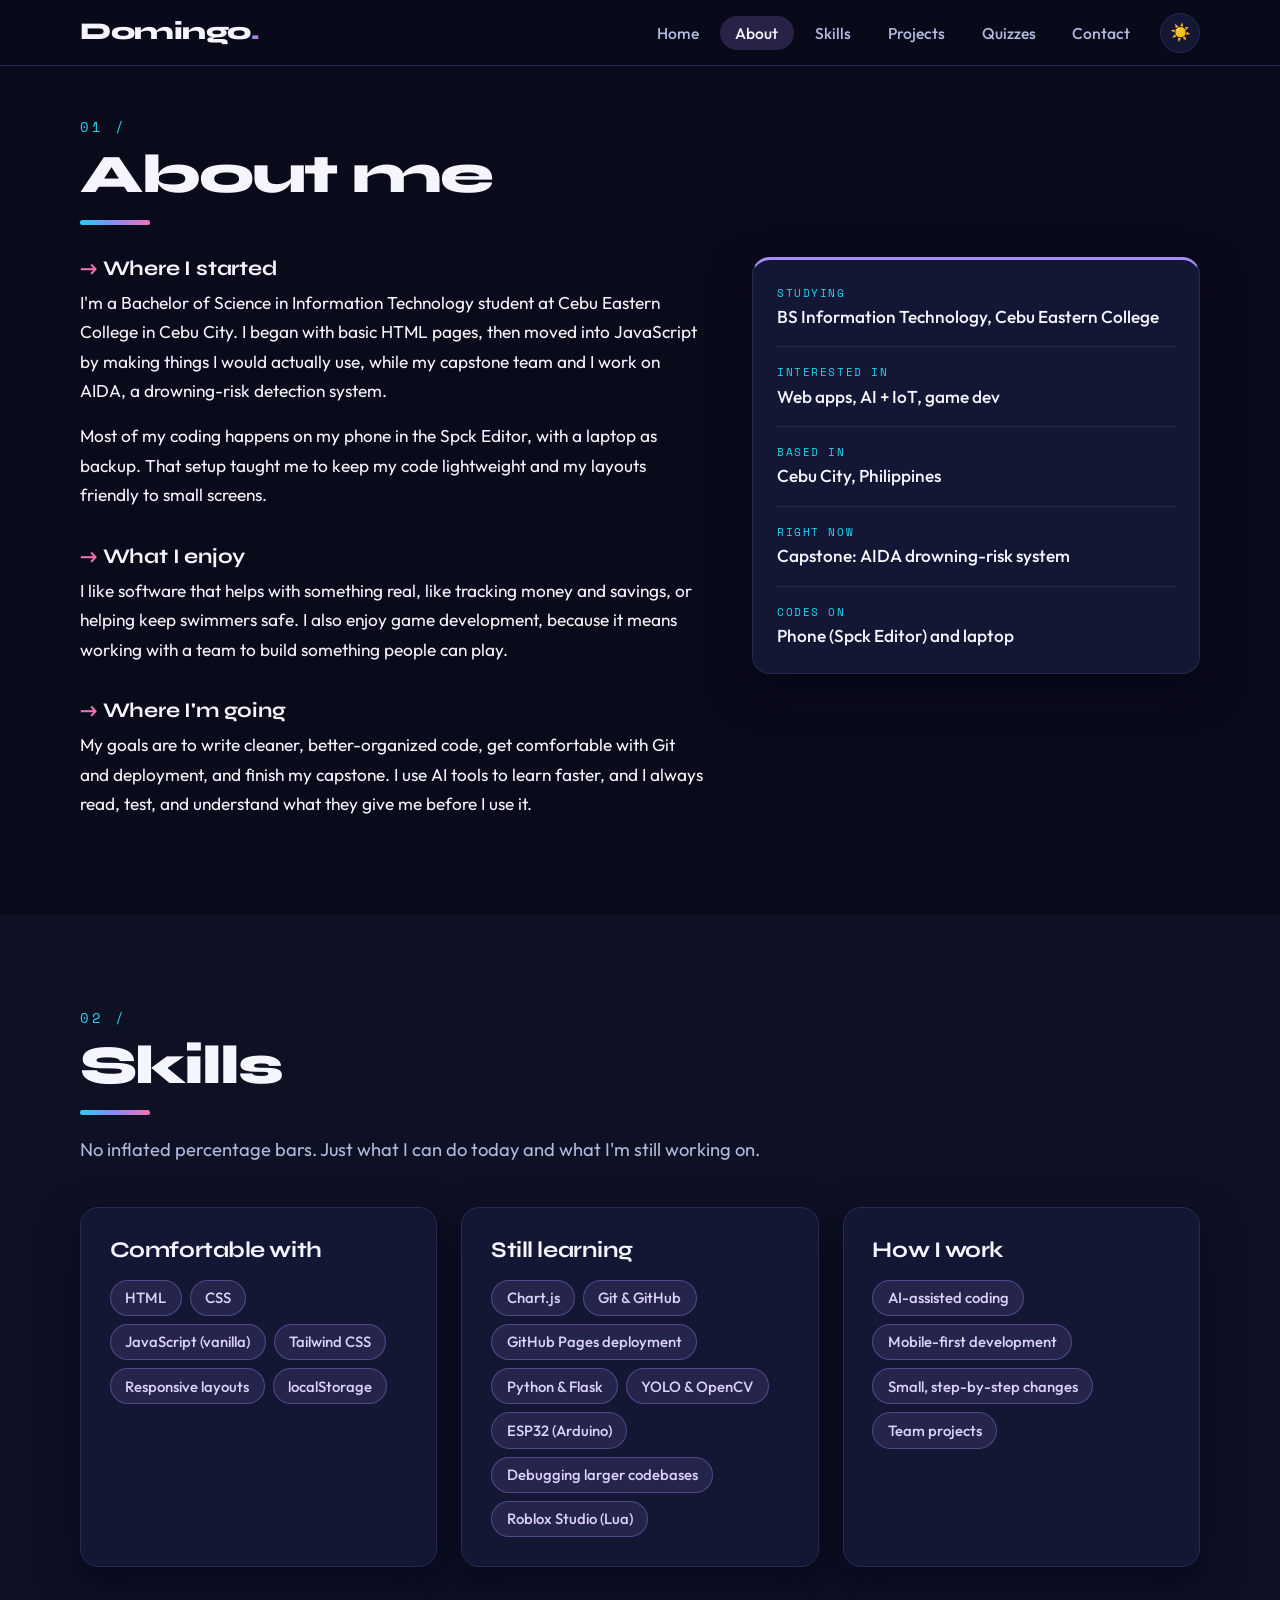
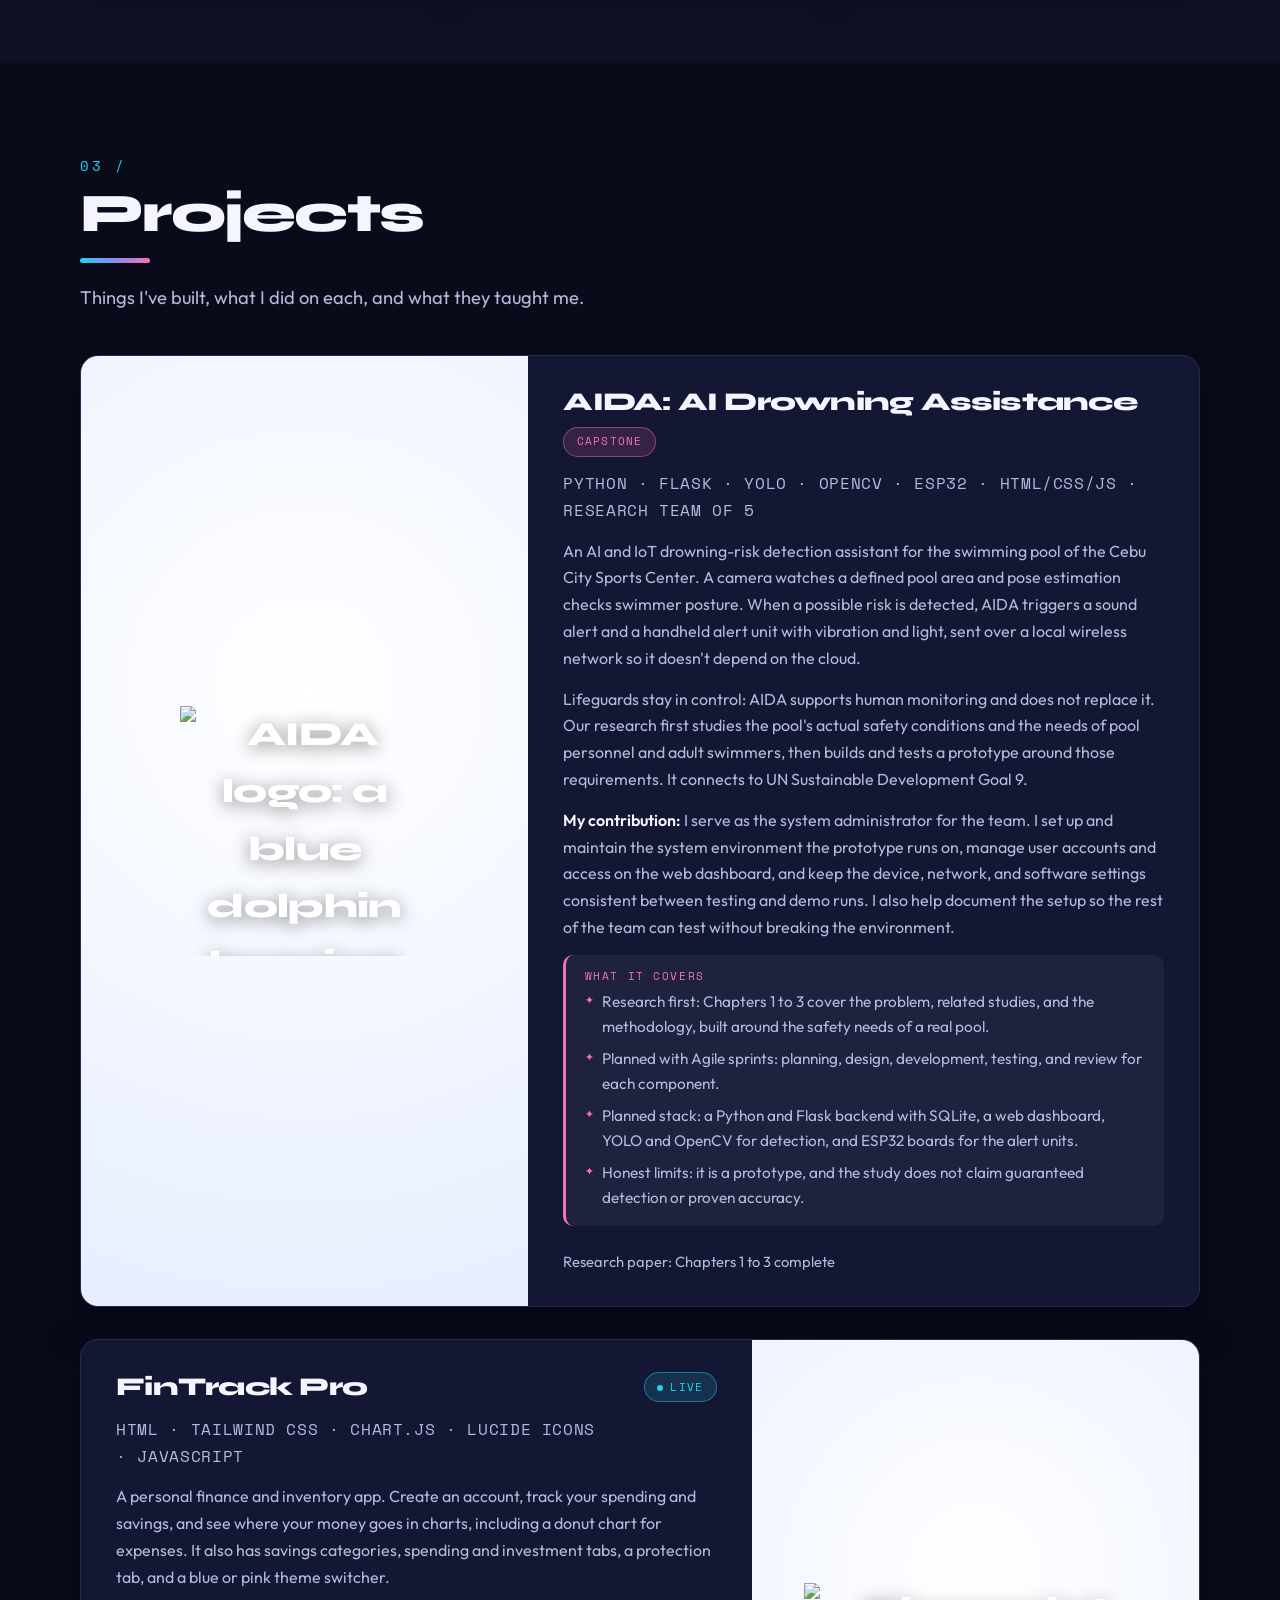
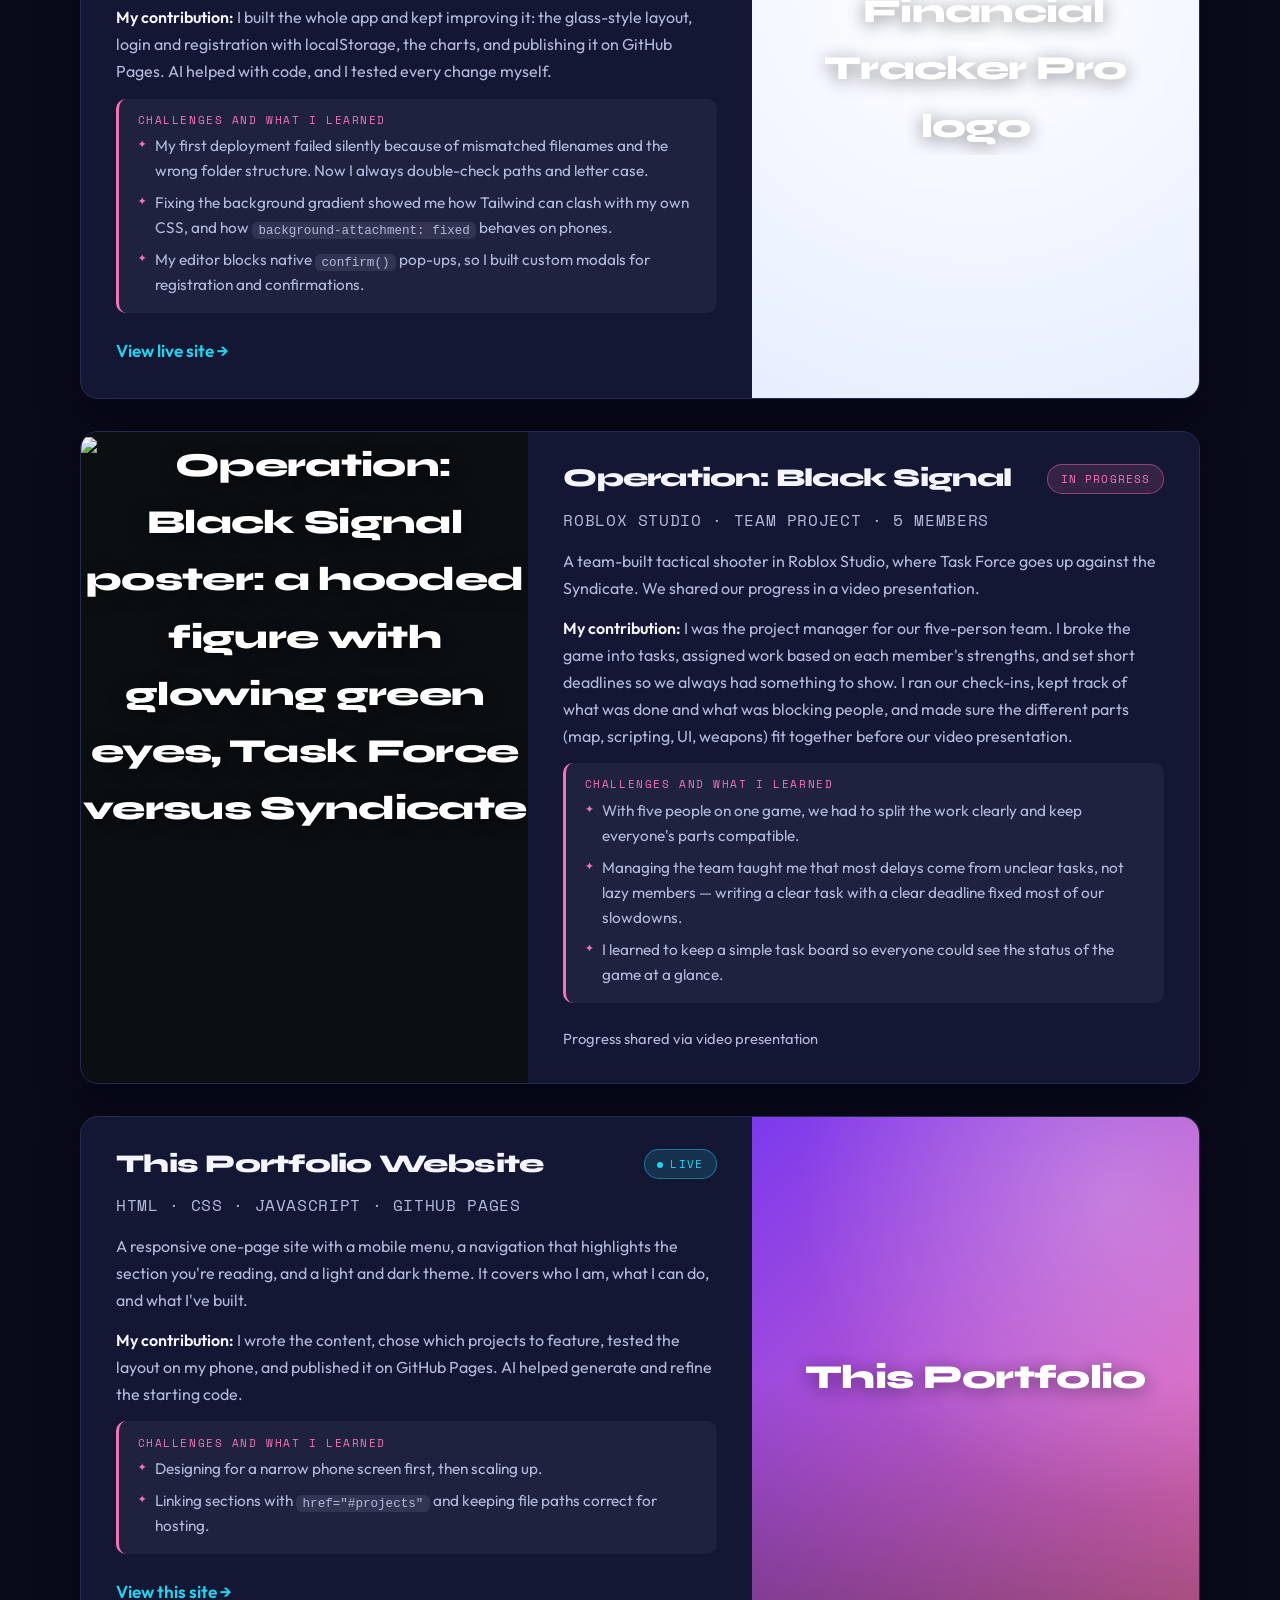
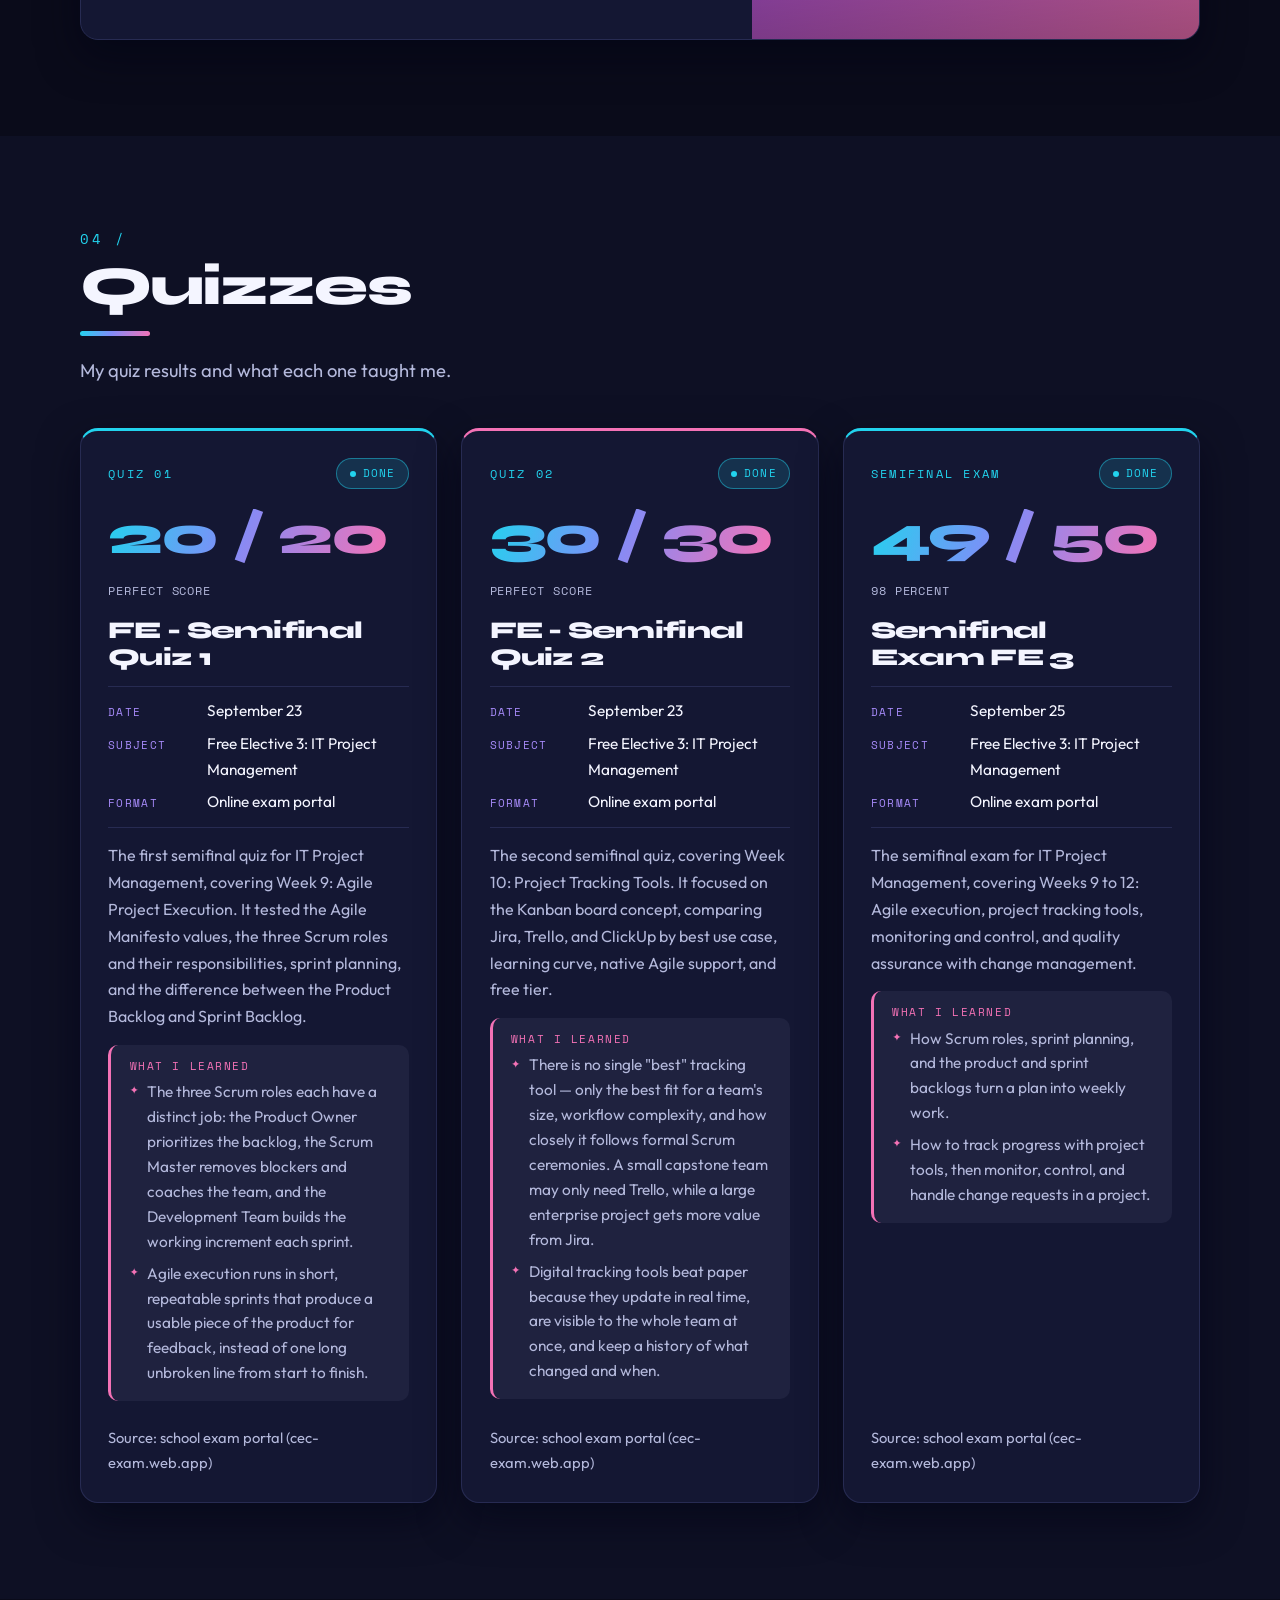
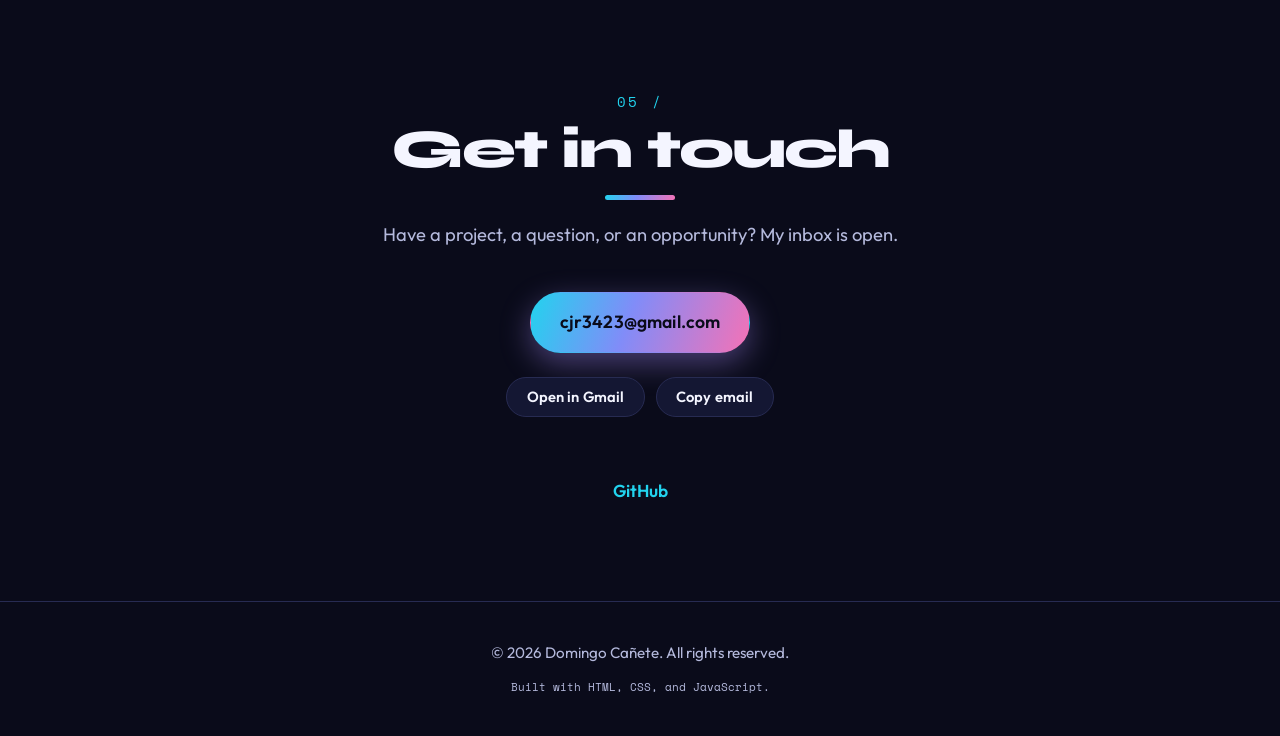
==== main.html @ 70253652 "Add initial portfolio HTML structure" ====
<!DOCTYPE html>
<html lang="en">
<head>
  <meta charset="UTF-8" />
  <meta name="viewport" content="width=device-width, initial-scale=1" />
  <title>Portfolio | Domingo Cañete</title>
  <link rel="stylesheet" href="style.css" />
</head>
<body>

  <header class="site-header">
    <nav class="nav container" aria-label="Main navigation">
      <!-- Logo goes back to Home -->
      <a href="index.html" class="logo">Domingo<span>.</span></a>
      <button class="menu-btn" id="menuBtn" aria-label="Toggle menu" aria-expanded="false" aria-controls="navLinks">
        <span></span><span></span><span></span>
      </button>
      <ul class="nav-links" id="navLinks">
        <li><a href="index.html">Home</a></li>
        <!-- These scroll to sections on this main page -->
        <li><a href="#about">About</a></li>
        <li><a href="#skills">Skills</a></li>
        <li><a href="#projects">Projects</a></li>
        <li><a href="#quizzes">Quizzes</a></li>
        <li><a href="#contact">Contact</a></li>
      </ul>
    </nav>
  </header>

  <main>
    <section id="about" class="section" style="padding-top: 120px;">
      <div class="container">
        <h2 class="section-title">About me</h2>
        <div class="about-grid">
          <div class="reveal">
            <h3 class="mini-title">Where I started</h3>
            <p>
              I'm a Bachelor of Science in Information Technology student at Cebu Eastern College in Cebu City.
              I began with basic HTML pages, then moved into JavaScript by making things I would
              actually use, while my capstone team and I work on AIDA, a drowning-risk detection system.
            </p>
            <p>
              Most of my coding happens on my phone in the Spck Editor, with a laptop as backup.
              That setup taught me to keep my code lightweight and my layouts friendly to small screens.
            </p>

            <h3 class="mini-title">What I enjoy</h3>
            <p>
              I like software that helps with something real, like tracking money and savings, or helping
              keep swimmers safe. I also enjoy game development, because it means working with a team to build
              something people can play.
            </p>

            <h3 class="mini-title">Where I'm going</h3>
            <p>
              My goals are to write cleaner, better-organized code, get comfortable with Git and
              deployment, and finish my capstone. I use AI tools to learn faster, and I always read,
              test, and understand what they give me before I use it.
            </p>
          </div>
          <ul class="facts reveal">
            <li><strong>Studying</strong><span>BS Information Technology, Cebu Eastern College</span></li>
            <li><strong>Interested in</strong><span>Web apps, AI + IoT, game dev</span></li>
            <li><strong>Based in</strong><span>Cebu City, Philippines</span></li>
            <li><strong>Right now</strong><span>Capstone: AIDA drowning-risk system</span></li>
            <li><strong>Codes on</strong><span>Phone (Spck Editor) and laptop</span></li>
          </ul>
        </div>
      </div>
    </section>

    <section id="skills" class="section alt">
      <div class="container">
        <h2 class="section-title">Skills</h2>
        <p class="section-sub">No inflated percentage bars. Just what I can do today and what I'm still working on.</p>
        <div class="skill-cols">
          <div class="skill-card reveal">
            <h3>Comfortable with</h3>
            <ul class="chips">
              <li>HTML</li><li>CSS</li><li>JavaScript (vanilla)</li>
              <li>Tailwind CSS</li><li>Responsive layouts</li><li>localStorage</li>
            </ul>
          </div>
          <div class="skill-card reveal">
            <h3>Still learning</h3>
            <ul class="chips">
              <li>Chart.js</li><li>Git &amp; GitHub</li><li>GitHub Pages deployment</li>
              <li>Python &amp; Flask</li><li>YOLO &amp; OpenCV</li><li>ESP32 (Arduino)</li>
              <li>Debugging larger codebases</li><li>Roblox Studio (Lua)</li>
            </ul>
          </div>
          <div class="skill-card reveal">
            <h3>How I work</h3>
            <ul class="chips">
              <li>AI-assisted coding</li><li>Mobile-first development</li>
              <li>Small, step-by-step changes</li><li>Team projects</li>
            </ul>
          </div>
        </div>
      </div>
    </section>

    <section id="projects" class="section">
      <div class="container">
        <h2 class="section-title">Projects</h2>
        <p class="section-sub">Things I've built, what I did on each, and what they taught me.</p>

        <div class="project-grid">
          <article class="project reveal">
            <div class="shot shot-logo"><img src="images/aida-logo.png" alt="AIDA logo: a blue dolphin leaping over waves" /></div>
            <div class="project-body">
              <div class="title-row">
                <h3>AIDA: AI Drowning Assistance</h3>
                <span class="status wip">Capstone</span>
              </div>
              <p class="tags">Python · Flask · YOLO · OpenCV · ESP32 · HTML/CSS/JS · Research team of 5</p>
              <p>An AI and IoT drowning-risk detection assistant for the swimming pool of the Cebu City Sports Center.
                 A camera watches a defined pool area and pose estimation checks swimmer posture. When a possible risk
                 is detected, AIDA triggers a sound alert and a handheld alert unit with vibration and light, sent over
                 a local wireless network so it doesn't depend on the cloud.</p>
              <p>Lifeguards stay in control: AIDA supports human monitoring and does not replace it. Our research first
                 studies the pool's actual safety conditions and the needs of pool personnel and adult swimmers, then
                 builds and tests a prototype around those requirements. It connects to UN Sustainable Development Goal 9.</p>
              <p><strong>My contribution:</strong> I serve as the system administrator for the team. I set up and maintain the system environment the prototype runs on, manage user accounts and access on the web dashboard, and keep the device, network, and software settings consistent between testing and demo runs. I also help document the setup so the rest of the team can test without breaking the environment.</p>
              <div class="learned">
                <h4>What it covers</h4>
                <ul>
                  <li>Research first: Chapters 1 to 3 cover the problem, related studies, and the methodology, built around the safety needs of a real pool.</li>
                  <li>Planned with Agile sprints: planning, design, development, testing, and review for each component.</li>
                  <li>Planned stack: a Python and Flask backend with SQLite, a web dashboard, YOLO and OpenCV for detection, and ESP32 boards for the alert units.</li>
                  <li>Honest limits: it is a prototype, and the study does not claim guaranteed detection or proven accuracy.</li>
                </ul>
              </div>
              <span class="link muted">Research paper: Chapters 1 to 3 complete</span>
            </div>
          </article>

          <article class="project reveal">
            <div class="shot shot-logo shot-logo-wide"><img src="images/fintrack-logo.png" alt="Financial Tracker Pro logo" /></div>
            <div class="project-body">
              <div class="title-row">
                <h3>FinTrack Pro</h3>
                <span class="status live">Live</span>
              </div>
              <p class="tags">HTML · Tailwind CSS · Chart.js · Lucide icons · JavaScript</p>
              <p>A personal finance and inventory app. Create an account, track your spending and savings,
                 and see where your money goes in charts, including a donut chart for expenses. It also has
                 savings categories, spending and investment tabs, a protection tab, and a blue or pink theme switcher.</p>
              <p><strong>My contribution:</strong> I built the whole app and kept improving it: the glass-style layout,
                 login and registration with localStorage, the charts, and publishing it on GitHub Pages.
                 AI helped with code, and I tested every change myself.</p>
              <div class="learned">
                <h4>Challenges and what I learned</h4>
                <ul>
                  <li>My first deployment failed silently because of mismatched filenames and the wrong folder structure. Now I always double-check paths and letter case.</li>
                  <li>Fixing the background gradient showed me how Tailwind can clash with my own CSS, and how <code>background-attachment: fixed</code> behaves on phones.</li>
                  <li>My editor blocks native <code>confirm()</code> pop-ups, so I built custom modals for registration and confirmations.</li>
                </ul>
              </div>
              <a class="link" href="https://hatred258.github.io/deploy/">View live site &rarr;</a>
            </div>
          </article>

          <article class="project reveal">
            <div class="shot shot-poster"><img src="images/black-signal-poster.jpg" alt="Operation: Black Signal poster: a hooded figure with glowing green eyes, Task Force versus Syndicate" /></div>
            <div class="project-body">
              <div class="title-row">
                <h3>Operation: Black Signal</h3>
                <span class="status wip">In progress</span>
              </div>
              <p class="tags">Roblox Studio · Team project · 5 members</p>
              <p>A team-built tactical shooter in Roblox Studio, where Task Force goes up against the Syndicate.
                 We shared our progress in a video presentation.</p>
              <p><strong>My contribution:</strong> I was the project manager for our five-person team. I broke the game into tasks, assigned work based on each member's strengths, and set short deadlines so we always had something to show. I ran our check-ins, kept track of what was done and what was blocking people, and made sure the different parts (map, scripting, UI, weapons) fit together before our video presentation.</p>
              <div class="learned">
                <h4>Challenges and what I learned</h4>
                <ul>
                  <li>With five people on one game, we had to split the work clearly and keep everyone's parts compatible.</li>
                  <li>Managing the team taught me that most delays come from unclear tasks, not lazy members — writing a clear task with a clear deadline fixed most of our slowdowns.</li>
                  <li>I learned to keep a simple task board so everyone could see the status of the game at a glance.</li>
                </ul>
              </div>
              <span class="link muted">Progress shared via video presentation</span>
            </div>
          </article>

          <article class="project reveal">
            <div class="shot shot-2" role="img" aria-label="Screenshot placeholder for this portfolio"><span>This Portfolio</span></div>
            <div class="project-body">
              <div class="title-row">
                <h3>This Portfolio Website</h3>
                <span class="status live">Live</span>
              </div>
              <p class="tags">HTML · CSS · JavaScript · GitHub Pages</p>
              <p>A responsive one-page site with a mobile menu, a navigation that highlights the section you're
                 reading, and a light and dark theme. It covers who I am, what I can do, and what I've built.</p>
              <p><strong>My contribution:</strong> I wrote the content, chose which projects to feature, tested the
                 layout on my phone, and published it on GitHub Pages. AI helped generate and refine the starting code.</p>
              <div class="learned">
                <h4>Challenges and what I learned</h4>
                <ul>
                  <li>Designing for a narrow phone screen first, then scaling up.</li>
                  <li>Linking sections with <code>href="#projects"</code> and keeping file paths correct for hosting.</li>
                </ul>
              </div>
              <a class="link" href="https://hatred258.github.io/portfolio/">View this site &rarr;</a>
            </div>
          </article>
        </div>
      </div>
    </section>

    <section id="quizzes" class="section alt">
      <div class="container">
        <h2 class="section-title">Quizzes</h2>
        <p class="section-sub">My quiz results and what each one taught me.</p>
        <div class="quiz-grid">
          <article class="quiz-card reveal">
            <div class="quiz-top">
              <span class="quiz-label">Quiz 01</span>
              <span class="status live">Done</span>
            </div>
            <div class="quiz-score" aria-label="Quiz 1 score: 20 out of 20">
              <strong>20 / 20</strong><span>perfect score</span>
            </div>
            <h3>FE - Semifinal Quiz 1</h3>
            <ul class="quiz-meta">
              <li><span>Date</span>September 23</li>
              <li><span>Subject</span>Free Elective 3: IT Project Management</li>
              <li><span>Format</span>Online exam portal</li>
            </ul>
            <p>The first semifinal quiz for IT Project Management, covering Week 9: Agile Project Execution. It tested the Agile Manifesto values, the three Scrum roles and their responsibilities, sprint planning, and the difference between the Product Backlog and Sprint Backlog.</p>
            <div class="learned">
              <h4>What I learned</h4>
              <ul>
                <li>The three Scrum roles each have a distinct job: the Product Owner prioritizes the backlog, the Scrum Master removes blockers and coaches the team, and the Development Team builds the working increment each sprint.</li>
                <li>Agile execution runs in short, repeatable sprints that produce a usable piece of the product for feedback, instead of one long unbroken line from start to finish.</li>
              </ul>
            </div>
            <span class="link muted">Source: school exam portal (cec-exam.web.app)</span>
          </article>

          <article class="quiz-card reveal">
            <div class="quiz-top">
              <span class="quiz-label">Quiz 02</span>
              <span class="status live">Done</span>
            </div>
            <div class="quiz-score" aria-label="Quiz 2 score: 30 out of 30">
              <strong>30 / 30</strong><span>perfect score</span>
            </div>
            <h3>FE - Semifinal Quiz 2</h3>
            <ul class="quiz-meta">
              <li><span>Date</span>September 23</li>
              <li><span>Subject</span>Free Elective 3: IT Project Management</li>
              <li><span>Format</span>Online exam portal</li>
            </ul>
            <p>The second semifinal quiz, covering Week 10: Project Tracking Tools. It focused on the Kanban board concept, comparing Jira, Trello, and ClickUp by best use case, learning curve, native Agile support, and free tier.</p>
            <div class="learned">
              <h4>What I learned</h4>
              <ul>
                <li>There is no single "best" tracking tool — only the best fit for a team's size, workflow complexity, and how closely it follows formal Scrum ceremonies. A small capstone team may only need Trello, while a large enterprise project gets more value from Jira.</li>
                <li>Digital tracking tools beat paper because they update in real time, are visible to the whole team at once, and keep a history of what changed and when.</li>
              </ul>
            </div>
            <span class="link muted">Source: school exam portal (cec-exam.web.app)</span>
          </article>

          <article class="quiz-card reveal">
            <div class="quiz-top">
              <span class="quiz-label">Semifinal Exam</span>
              <span class="status live">Done</span>
            </div>
            <div class="quiz-score" aria-label="Semifinal exam score: 49 out of 50">
              <strong>49 / 50</strong><span>98 percent</span>
            </div>
            <h3>Semifinal Exam FE 3</h3>
            <ul class="quiz-meta">
              <li><span>Date</span>September 25</li>
              <li><span>Subject</span>Free Elective 3: IT Project Management</li>
              <li><span>Format</span>Online exam portal</li>
            </ul>
            <p>The semifinal exam for IT Project Management, covering Weeks 9 to 12: Agile execution, project tracking tools, monitoring and control, and quality assurance with change management.</p>
            <div class="learned">
              <h4>What I learned</h4>
              <ul>
                <li>How Scrum roles, sprint planning, and the product and sprint backlogs turn a plan into weekly work.</li>
                <li>How to track progress with project tools, then monitor, control, and handle change requests in a project.</li>
              </ul>
            </div>
            <span class="link muted">Source: school exam portal (cec-exam.web.app)</span>
          </article>
        </div>
      </div>
    </section>

    <section id="contact" class="section">
      <div class="container contact">
        <h2 class="section-title">Get in touch</h2>
        <p class="section-sub">Have a project, a question, or an opportunity? My inbox is open.</p>
        <a class="btn btn-primary" href="mailto:cjr3423@gmail.com?subject=Hello%20from%20your%20portfolio">cjr3423@gmail.com</a>
        <div class="mail-actions">
          <a class="btn btn-ghost btn-sm" href="https://mail.google.com/mail/?view=cm&fs=1&to=cjr3423@gmail.com&su=Hello%20from%20your%20portfolio" target="_blank" rel="noopener">Open in Gmail</a>
          <button class="btn btn-ghost btn-sm" type="button" id="copyEmail" data-email="cjr3423@gmail.com">Copy email</button>
        </div>
        <p class="copy-note" id="copyNote" role="status" aria-live="polite"></p>
        <p class="social">
          <a href="https://github.com/hatred258" target="_blank" rel="noopener">GitHub</a>
        </p>
      </div>
    </section>
  </main>

  <footer class="footer">
    <div class="container">
      <p>&copy; <span id="year"></span> Domingo Cañete. All rights reserved.</p>
      <p class="small">Built with HTML, CSS, and JavaScript.</p>
    </div>
  </footer>

  <script src="script.js"></script>
</body>
</html>
---- style.css ----
@import url("https://fonts.googleapis.com/css2?family=Outfit:wght@400;500;600;700&family=Space+Mono:wght@400;700&family=Syne:wght@600;700;800&display=swap");
:root {
  --bg: #0a0b1a;
  --bg-alt: #0e1024;
  --card: #141733;
  --border: #272b52;
  --text: #f4f5ff;
  --muted: #b4b9dc;
  --accent: #a78bfa;
  --accent-2: #22d3ee;
  --accent-3: #f472b6;
  --accent-rgb: 167, 139, 250;
  --accent2-rgb: 34, 211, 238;
  --accent3-rgb: 244, 114, 182;
  --chip-text: #ddd2ff;
  --header-bg: rgba(10, 11, 26, 0.78);
  --shadow: 0 16px 40px rgba(2, 3, 20, 0.55);
  --radius: 18px;
  --header-h: 66px;
  --grad: linear-gradient(110deg, #22d3ee 0%, #818cf8 45%, #f472b6 100%);
  --font-body: "Outfit", system-ui, -apple-system, "Segoe UI", Roboto, Helvetica, Arial, sans-serif;
  --font-head: "Syne", "Outfit", system-ui, -apple-system, "Segoe UI", Roboto, Helvetica, Arial, sans-serif;
  --font-label: "Space Mono", ui-monospace, SFMono-Regular, Menlo, Consolas, monospace;
  --font-mono: ui-monospace, SFMono-Regular, Menlo, Consolas, monospace;
}
:root[data-theme="light"] {
  --bg: #f6f5ff;
  --bg-alt: #ecebfb;
  --card: #ffffff;
  --border: #d9d7f2;
  --text: #15142e;
  --muted: #505078;
  --accent: #6d4aea;
  --accent-2: #0891b2;
  --accent-3: #d6307f;
  --accent-rgb: 109, 74, 234;
  --accent2-rgb: 8, 145, 178;
  --accent3-rgb: 214, 48, 127;
  --chip-text: #4a2fb8;
  --header-bg: rgba(246, 245, 255, 0.85);
  --shadow: 0 14px 34px rgba(60, 50, 140, 0.14);
  --grad: linear-gradient(110deg, #0891b2 0%, #6d4aea 50%, #d6307f 100%);
}
* { box-sizing: border-box; margin: 0; padding: 0; }
html { scroll-behavior: smooth; scroll-padding-top: var(--header-h); -webkit-text-size-adjust: 100%; }
body {
  font-family: var(--font-body);
  font-size: 1.08rem;
  line-height: 1.7;
  font-weight: 400;
  background: var(--bg);
  color: var(--text);
  -webkit-font-smoothing: antialiased;
  text-rendering: optimizeLegibility;
  transition: background .3s, color .3s;
}
h1, h2, h3, h4 {
  font-family: var(--font-head);
  font-weight: 700;
  letter-spacing: -0.02em;
  line-height: 1.12;
  text-wrap: balance;
}
p { text-wrap: pretty; }
img { max-width: 100%; display: block; }
a { color: inherit; text-decoration: none; }
ul { list-style: none; }
code {
  font-family: var(--font-mono);
  background: rgba(127,127,160,0.2);
  padding: 0.1rem 0.4rem;
  border-radius: 6px;
  font-size: 0.82em;
}
::selection { background: var(--accent); color: #0a0b1a; }
:focus-visible { outline: 2px solid var(--accent-2); outline-offset: 3px; border-radius: 4px; }
.container { width: min(1120px, 100% - 2.5rem); margin-inline: auto; }
.progress {
  position: fixed; top: 0; left: 0; height: 3px; width: 0;
  background: var(--grad); z-index: 100; transition: width .1s linear;
}
.site-header {
  position: fixed; inset: 0 0 auto 0; height: var(--header-h);
  background: var(--header-bg);
  backdrop-filter: blur(14px);
  -webkit-backdrop-filter: blur(14px);
  border-bottom: 1px solid var(--border);
  z-index: 50;
}
.nav { display: flex; align-items: center; justify-content: space-between; height: 100%; }
.logo { font-family: var(--font-head); font-weight: 800; font-size: 1.5rem; letter-spacing: -0.02em; }
.logo span { background: var(--grad); -webkit-background-clip: text; background-clip: text; color: transparent; }
.nav-links { display: flex; gap: 0.4rem; margin-left: auto; }
.nav-links a {
  position: relative; color: var(--muted); font-weight: 500; font-size: 0.98rem;
  padding: 0.45rem 0.95rem; border-radius: 999px; transition: color .2s, background .2s;
}
.nav-links a:hover { color: var(--text); background: rgba(var(--accent-rgb), 0.12); }
.nav-links a.active { color: var(--text); background: rgba(var(--accent-rgb), 0.2); }
.theme-btn {
  margin-left: 0.9rem; width: 40px; height: 40px; border-radius: 50%;
  border: 1px solid var(--border); background: var(--card); color: var(--text);
  font-size: 1.05rem; cursor: pointer; display: grid; place-items: center;
  transition: transform .3s, border-color .2s;
}
.theme-btn:hover { transform: rotate(20deg) scale(1.08); border-color: var(--accent); }
.menu-btn {
  display: none; background: none; border: 0; cursor: pointer;
  width: 44px; height: 44px; flex-direction: column;
  justify-content: center; align-items: center; gap: 5px;
}
.menu-btn span { width: 24px; height: 2px; background: var(--text); transition: transform .25s, opacity .25s; }
.menu-btn.open span:nth-child(1) { transform: translateY(7px) rotate(45deg); }
.menu-btn.open span:nth-child(2) { opacity: 0; }
.menu-btn.open span:nth-child(3) { transform: translateY(-7px) rotate(-45deg); }
.hero {
  position: relative; overflow: hidden;
  min-height: 100vh; min-height: 100svh;
  display: flex; align-items: center;
  padding: calc(var(--header-h) + 2.5rem) 0 3.5rem;
  background:
    radial-gradient(rgba(var(--accent-rgb), 0.16) 1px, transparent 1px) 0 0 / 28px 28px,
    var(--bg);
}
.hero::before, .hero::after {
  content: ""; position: absolute; border-radius: 50%;
  filter: blur(90px); pointer-events: none;
}
.hero::before {
  width: 460px; height: 460px; background: var(--accent);
  opacity: 0.32; top: -150px; left: -150px;
  animation: float1 14s ease-in-out infinite alternate;
}
.hero::after {
  width: 480px; height: 480px; background: var(--accent-3);
  opacity: 0.24; bottom: -190px; right: -150px;
  animation: float2 16s ease-in-out infinite alternate;
}
.hero .hero-grid { position: relative; z-index: 2; }
@keyframes float1 { to { transform: translate(120px, 80px) scale(1.15); } }
@keyframes float2 { to { transform: translate(-110px, -70px) scale(1.1); } }
.hero-grid { display: grid; gap: 3rem; align-items: center; }
.eyebrow {
  display: inline-flex; align-items: center; gap: 0.6rem;
  color: var(--accent-2); font-family: var(--font-label); font-weight: 400;
  letter-spacing: 0.14em; text-transform: uppercase; font-size: 0.78rem;
  padding: 0.4rem 1rem; border: 1px solid var(--border);
  border-radius: 999px; background: rgba(var(--accent-rgb), 0.1);
}
.eyebrow::before {
  content: ""; width: 7px; height: 7px; border-radius: 50%;
  background: var(--accent-2); box-shadow: 0 0 10px var(--accent-2);
}
.hero h1 {
  font-size: clamp(2.7rem, 11.5vw, 5.4rem); font-weight: 800;
  line-height: 1.08; letter-spacing: -0.04em;
  padding-bottom: 0.1em; margin: 1rem 0 1rem;
  background: var(--grad); background-size: 200% auto;
  -webkit-background-clip: text; background-clip: text; color: transparent;
  animation: shimmer 7s linear infinite;
}
@keyframes shimmer { to { background-position: 200% center; } }
.lead {
  max-width: 31em; color: var(--text); opacity: 0.88;
  font-size: clamp(1.1rem, 3vw, 1.35rem); line-height: 1.6;
}
.typed-line {
  margin-top: 1.4rem; font-family: var(--font-label);
  font-size: clamp(0.9rem, 3vw, 1.05rem);
  min-height: 1.8em; color: var(--text);
}
.typed-line .typed { color: var(--accent-2); }
.cursor {
  display: inline-block; width: 2px; height: 1.1em;
  background: var(--accent-3); margin-left: 3px;
  vertical-align: -0.15em; animation: blink 1s steps(1) infinite;
}
@keyframes blink { 50% { opacity: 0; } }
.focus-line { margin-top: 0.8rem; color: var(--muted); font-size: 0.98rem; max-width: 40em; }
.focus-line span {
  color: var(--accent); font-family: var(--font-label);
  font-size: 0.8rem; text-transform: uppercase; letter-spacing: 0.08em;
}
.hero-actions { display: flex; flex-wrap: wrap; gap: 0.9rem; margin-top: 2rem; }
.btn {
  position: relative; overflow: hidden;
  display: inline-block; padding: 0.9rem 1.8rem; border-radius: 999px;
  font-weight: 600; font-size: 1.02rem; letter-spacing: 0.01em;
  border: 1.5px solid transparent;
  transition: transform .2s, box-shadow .2s, border-color .2s, background .2s;
}
.btn::after {
  content: ""; position: absolute; top: 0; left: -80%;
  width: 50%; height: 100%;
  background: linear-gradient(100deg, transparent, rgba(255,255,255,0.45), transparent);
  transform: skewX(-20deg); transition: left .6s;
}
.btn:hover::after { left: 130%; }
.btn:hover { transform: translateY(-3px); }
.btn-primary {
  background: var(--grad); color: #0a0b1a;
  box-shadow: 0 10px 30px rgba(var(--accent-rgb), 0.4);
}
.btn-primary:hover { box-shadow: 0 14px 36px rgba(var(--accent3-rgb), 0.45); }
:root[data-theme="light"] .btn-primary { color: #fff; }
.btn-ghost { border-color: var(--border); color: var(--text); background: var(--card); }
.btn-ghost:hover { border-color: var(--accent); }
.stats {
  display: flex; flex-wrap: wrap; gap: 1.2rem 2.4rem;
  margin-top: 2.6rem; padding-top: 1.6rem; border-top: 1px solid var(--border);
}
.stats li { display: flex; flex-direction: column; }
.stats strong {
  font-family: var(--font-head); font-size: 2.2rem; font-weight: 800;
  line-height: 1; background: var(--grad);
  -webkit-background-clip: text; background-clip: text; color: transparent;
}
.stats span {
  margin-top: 0.45rem; font-family: var(--font-label);
  font-size: 0.72rem; letter-spacing: 0.1em;
  text-transform: uppercase; color: var(--muted);
}
.code-win {
  background: rgba(12, 14, 32, 0.82); border: 1px solid var(--border);
  border-radius: 16px; overflow: hidden;
  box-shadow: var(--shadow), 0 0 70px rgba(var(--accent-rgb), 0.18);
  backdrop-filter: blur(6px); -webkit-backdrop-filter: blur(6px);
}
.code-bar {
  display: flex; align-items: center; gap: 7px; padding: 0.7rem 1rem;
  border-bottom: 1px solid var(--border); background: rgba(255,255,255,0.03);
}
.code-bar i { width: 11px; height: 11px; border-radius: 50%; background: #3a4060; }
.code-bar i:nth-child(1) { background: #f472b6; }
.code-bar i:nth-child(2) { background: #a78bfa; }
.code-bar i:nth-child(3) { background: #22d3ee; }
.code-bar span {
  margin-left: auto; font-family: var(--font-mono);
  font-size: 0.74rem; color: #8f95bd;
}
.code-win pre {
  padding: 1.2rem 1.3rem; overflow-x: auto;
  font-family: var(--font-mono); font-size: 0.85rem;
  line-height: 1.75; color: #dfe3ff;
}
.code-win code { background: none; padding: 0; font-size: inherit; border-radius: 0; }
.code-win .k { color: #f472b6; }
.code-win .v { color: #c4b5fd; }
.code-win .p { color: #22d3ee; }
.code-win .s { color: #86efac; }
.code-win .n { color: #fbbf77; }
.marquee {
  overflow: hidden; border-block: 1px solid var(--border);
  background: var(--bg-alt); padding: 0.95rem 0;
}
.track { display: flex; width: max-content; gap: 0; animation: scroll 34s linear infinite; }
.track span {
  font-family: var(--font-head); font-weight: 700;
  font-size: 1.15rem; color: var(--muted); white-space: nowrap;
}
.track span::after {
  content: "✦"; margin: 0 1.6rem; color: var(--accent-3);
  font-size: 0.8rem; vertical-align: middle;
}
@keyframes scroll { to { transform: translateX(-50%); } }
main { counter-reset: sec; }
.section { padding: 6rem 0; }
.section.alt { background: var(--bg-alt); }
.section-title {
  font-size: clamp(2.1rem, 7vw, 3.4rem); font-weight: 800;
  letter-spacing: -0.035em; line-height: 1.04; margin-bottom: 0.4rem;
}
.section-title::before {
  counter-increment: sec; content: "0" counter(sec) " /";
  display: block; margin-bottom: 0.8rem;
  font-family: var(--font-label); font-size: 0.85rem;
  font-weight: 400; letter-spacing: 0.2em; color: var(--accent-2);
}
.section-title::after {
  content: ""; display: block; width: 70px; height: 5px;
  background: var(--grad); border-radius: 5px; margin-top: 1rem;
}
.section-sub {
  color: var(--muted); margin: 1.2rem 0 2.6rem;
  max-width: 38em; font-size: 1.15rem;
}
.skill-card, .project, .process-card, .facts {
  position: relative; background: var(--card);
  border: 1px solid var(--border); border-radius: var(--radius);
  box-shadow: var(--shadow);
}
.skill-card::before, .project::before, .process-card::before {
  content: ""; position: absolute; inset: 0; border-radius: inherit;
  pointer-events: none; z-index: 2;
  background: radial-gradient(280px circle at var(--mx, -200px) var(--my, -200px), rgba(var(--accent-rgb), 0.18), transparent 60%);
  opacity: 0; transition: opacity .3s;
}
.skill-card:hover::before, .project:hover::before, .process-card:hover::before { opacity: 1; }
.about-grid { display: grid; grid-template-columns: 1.4fr 1fr; gap: 2.8rem; margin-top: 2rem; }
.about-grid p { max-width: 38em; }
.about-grid p + p { margin-top: 1rem; }
.mini-title {
  font-size: 1.3rem; font-weight: 700; letter-spacing: -0.01em;
  color: var(--text); margin: 2.2rem 0 0.5rem;
}
.mini-title::before { content: "→ "; color: var(--accent-3); }
.mini-title:first-child { margin-top: 0; }
.facts { padding: 0.5rem 1.5rem; align-self: start; border-top: 3px solid var(--accent); }
.facts li { display: flex; flex-direction: column; padding: 0.95rem 0; border-bottom: 1px solid var(--border); }
.facts li:last-child { border-bottom: 0; }
.facts strong {
  font-family: var(--font-label); font-size: 0.7rem; font-weight: 400;
  letter-spacing: 0.14em; text-transform: uppercase; color: var(--accent-2);
}
.facts span { color: var(--text); font-weight: 500; }
.skill-cols, .quiz-grid, .process-grid {
  display: flex;
  flex-wrap: wrap;
  justify-content: center;
  gap: 1.5rem;
}
.skill-card, .quiz-card, .process-card {
  flex: 1 1 300px;
  max-width: 480px;
}
.project-grid {
  display: flex;
  flex-direction: column;
  gap: 2rem;
}
.skill-card { padding: 1.8rem; transition: transform .25s, border-color .25s; }
.skill-card:hover { transform: translateY(-5px); border-color: var(--accent); }
.skill-card h3 { margin-bottom: 1.1rem; font-size: 1.4rem; }
.chips { display: flex; flex-wrap: wrap; gap: 0.5rem; }
.chips li {
  background: rgba(var(--accent-rgb), 0.12);
  border: 1px solid rgba(var(--accent-rgb), 0.35);
  color: var(--chip-text); padding: 0.28rem 0.9rem;
  border-radius: 999px; font-size: 0.93rem; font-weight: 500;
  transition: transform .2s, background .2s;
}
.chips li:hover { transform: translateY(-2px) scale(1.04); background: rgba(var(--accent-rgb), 0.24); }
.project {
  overflow: hidden; display: flex; flex-direction: column;
  transition: transform .3s, border-color .3s, box-shadow .3s;
}
.project:hover {
  transform: translateY(-5px); border-color: var(--accent);
  box-shadow: 0 22px 50px rgba(var(--accent-rgb), 0.22);
}
.project img, .shot {
  width: 100%; aspect-ratio: 16 / 9;
  object-fit: cover; transition: transform .6s;
}
.project:hover img, .project:hover .shot { transform: scale(1.04); }
.shot {
  display: grid; place-items: center; font-family: var(--font-head);
  font-weight: 800; font-size: clamp(1.4rem, 5vw, 2.1rem);
  letter-spacing: -0.02em; color: #fff;
  text-shadow: 0 3px 18px rgba(0,0,0,0.45);
  position: relative; text-align: center; padding: 1rem;
}
.shot::after {
  content: ""; position: absolute; inset: 0;
  background: radial-gradient(circle at 80% 15%, rgba(255,255,255,0.25), transparent 55%), linear-gradient(to top, rgba(0,0,0,0.35), transparent 50%);
}
.shot span { position: relative; z-index: 1; }
.shot-1 { background: linear-gradient(135deg, #4f46e5, #22d3ee); }
.shot-2 { background: linear-gradient(135deg, #7c3aed, #f472b6); }
.shot-3 { background: linear-gradient(135deg, #1e1b4b, #db2777); }
.shot-4 { background: linear-gradient(135deg, #0ea5e9, #6366f1 60%, #8b5cf6); }
.project-body {
  padding: 1.6rem; display: flex; flex-direction: column;
  flex: 1; gap: 0.85rem;
}
.title-row { display: flex; align-items: center; justify-content: space-between; gap: 0.6rem; flex-wrap: wrap; }
.project-body h3 { font-size: 1.6rem; font-weight: 800; letter-spacing: -0.03em; }
.status {
  font-family: var(--font-label); font-size: 0.68rem;
  letter-spacing: 0.1em; text-transform: uppercase;
  padding: 0.3rem 0.8rem; border-radius: 999px;
}
.status.live { background: rgba(var(--accent2-rgb), 0.14); color: var(--accent-2); border: 1px solid rgba(var(--accent2-rgb), 0.45); }
.status.live::before {
  content: ""; display: inline-block; width: 6px; height: 6px;
  border-radius: 50%; background: var(--accent-2);
  margin-right: 7px; animation: pulse 1.6s ease-in-out infinite;
}
.status.wip { background: rgba(var(--accent3-rgb), 0.14); color: var(--accent-3); border: 1px solid rgba(var(--accent3-rgb), 0.45); }
@keyframes pulse { 50% { opacity: 0.3; transform: scale(1.5); } }
.tags {
  color: var(--accent); font-family: var(--font-label);
  font-size: 0.72rem; letter-spacing: 0.04em;
  text-transform: uppercase; line-height: 1.8;
}
.project-body p { color: var(--muted); font-size: 1rem; line-height: 1.68; }
.project-body strong { color: var(--text); font-weight: 600; }
.learned {
  background: rgba(127,127,170,0.1); border-left: 3px solid var(--accent-3);
  border-radius: 10px; padding: 0.95rem 1.15rem;
}
.learned h4 {
  font-family: var(--font-label); font-size: 0.7rem; font-weight: 400;
  letter-spacing: 0.14em; text-transform: uppercase;
  color: var(--accent-3); margin-bottom: 0.5rem;
}
.learned li {
  color: var(--muted); font-size: 0.96rem; line-height: 1.62;
  padding-left: 1.1rem; position: relative; margin-top: 0.45rem;
}
.learned li::before {
  content: "✦"; position: absolute; left: 0; top: 0.1em;
  color: var(--accent-3); font-size: 0.7rem;
}
.link { margin-top: auto; padding-top: 0.6rem; font-weight: 600; color: var(--accent-2); transition: letter-spacing .25s; }
.link:hover { letter-spacing: 0.03em; }
.link.muted { color: var(--muted); font-weight: 400; font-size: 0.92rem; }
.quiz-card {
  position: relative; display: flex; flex-direction: column;
  gap: 0.9rem; padding: 1.7rem;
  background: var(--card); border: 1px solid var(--border);
  border-radius: var(--radius); box-shadow: var(--shadow);
  border-top: 3px solid var(--accent-2);
  transition: transform .25s, border-color .25s, box-shadow .25s;
}
.quiz-card:nth-child(2n) { border-top-color: var(--accent-3); }
.quiz-card.reveal.visible:hover {
  transform: translateY(-5px);
  box-shadow: 0 22px 50px rgba(var(--accent-rgb), 0.22);
}
.quiz-top { display: flex; align-items: center; justify-content: space-between; gap: 0.6rem; flex-wrap: wrap; }
.quiz-label {
  font-family: var(--font-label); font-size: 0.78rem;
  letter-spacing: 0.18em; text-transform: uppercase; color: var(--accent-2);
}
.quiz-score { display: flex; align-items: baseline; gap: 0.8rem; flex-wrap: wrap; padding: 0.4rem 0 0.2rem; }
.quiz-score strong {
  font-family: var(--font-head); font-size: clamp(2.4rem, 9vw, 3.4rem);
  font-weight: 800; line-height: 1; letter-spacing: -0.04em;
  background: var(--grad); -webkit-background-clip: text;
  background-clip: text; color: transparent; padding-bottom: 0.08em;
}
.quiz-score span {
  font-family: var(--font-label); font-size: 0.72rem;
  letter-spacing: 0.08em; text-transform: uppercase; color: var(--muted);
}
.quiz-card h3 { font-size: 1.5rem; font-weight: 800; letter-spacing: -0.03em; }
.quiz-meta {
  display: grid; gap: 0.4rem; padding: 0.7rem 0;
  border-block: 1px solid var(--border); color: var(--text); font-size: 0.96rem;
}
.quiz-meta li { display: grid; grid-template-columns: 5.6em 1fr; gap: 0.8rem; align-items: baseline; }
.quiz-meta li span {
  font-family: var(--font-label); font-size: 0.68rem;
  letter-spacing: 0.12em; text-transform: uppercase; color: var(--accent);
}
.quiz-card > p { color: var(--muted); font-size: 1rem; line-height: 1.68; }
.process-card { padding: 1.7rem; transition: transform .25s, border-color .25s; border-top: 3px solid var(--accent-2); }
.process-card:nth-child(2n) { border-top-color: var(--accent); }
.process-card:nth-child(3n) { border-top-color: var(--accent-3); }
.process-card:hover { transform: translateY(-5px); }
.process-card h3 { font-size: 1.3rem; margin-bottom: 0.55rem; }
.process-card p { color: var(--muted); font-size: 0.98rem; line-height: 1.66; }
.contact { text-align: center; }
.contact .section-title::after { margin-inline: auto; }
.contact .section-sub { margin-inline: auto; }
.contact .btn {
  font-size: clamp(1rem, 4.4vw, 1.1rem);
  overflow-wrap: anywhere; max-width: 100%;
}
.mail-actions { display: flex; flex-wrap: wrap; justify-content: center; gap: 0.7rem; margin-top: 1rem; }
.btn-sm { padding: 0.55rem 1.2rem; font-size: 0.92rem !important; font-family: inherit; cursor: pointer; line-height: 1.4; }
button.btn { font-family: inherit; }
.copy-note {
  min-height: 1.6em; margin-top: 0.8rem; font-family: var(--font-label);
  font-size: 0.78rem; letter-spacing: 0.06em; color: var(--accent-2);
}
.social { margin-top: 1.6rem; color: var(--muted); }
.social a { color: var(--accent-2); font-weight: 600; }
.social a:hover { text-decoration: underline; }
.footer { border-top: 1px solid var(--border); padding: 2.4rem 0; text-align: center; color: var(--muted); font-size: 0.95rem; }
.footer .small {
  font-family: var(--font-label); font-size: 0.7rem;
  line-height: 1.8; margin-top: 0.7rem;
  max-width: 48em; margin-inline: auto;
}
.to-top {
  position: fixed; right: 1.2rem; bottom: 1.2rem;
  width: 46px; height: 46px; border-radius: 50%;
  border: 0; background: var(--grad); color: #0a0b1a;
  font-size: 1.3rem; font-weight: 800; cursor: pointer;
  box-shadow: 0 8px 22px rgba(var(--accent-rgb), 0.45);
  z-index: 60; opacity: 0; transform: translateY(20px);
  pointer-events: none; transition: opacity .3s, transform .3s;
}
.to-top.show { opacity: 1; transform: none; pointer-events: auto; }
.to-top:hover { transform: translateY(-4px); }
.reveal { opacity: 0; transform: translateY(26px); transition: opacity .8s ease, transform .8s ease; }
.reveal.visible { opacity: 1; transform: none; }
.project.reveal.visible:hover { transform: translateY(-5px); }
.skill-card.reveal.visible:hover, .process-card.reveal.visible:hover { transform: translateY(-5px); }
@media (min-width: 900px) {
  .hero-grid { grid-template-columns: 1.2fr 0.8fr; gap: 3.5rem; }
  .project { flex-direction: row; }
  .project:nth-child(even) { flex-direction: row-reverse; }
  .project > .shot, .project > img { width: 40%; aspect-ratio: auto; min-height: 100%; flex-shrink: 0; }
  .project-body { padding: 2rem 2.2rem; }
}
@media (max-width: 900px) and (min-width: 761px) {
  .nav-links a { font-size: 0.88rem; padding: 0.4rem 0.6rem; }
}
@media (max-width: 760px) {
  body { font-size: 1.05rem; }
  .menu-btn { display: flex; order: 3; }
  .logo { order: 1; }
  .theme-btn { order: 2; margin-left: auto; margin-right: 0.4rem; }
  .nav-links {
    position: absolute; top: var(--header-h); left: 0; right: 0;
    margin-left: 0; flex-direction: column; gap: 0;
    background: var(--bg-alt); border-bottom: 1px solid var(--border);
    max-height: 0; overflow: hidden; transition: max-height .3s ease;
  }
  .nav-links.open { max-height: 440px; }
  .nav-links a {
    display: block; padding: 1rem 1.25rem; font-size: 1.05rem;
    border-radius: 0; border-left: 3px solid transparent;
  }
  .nav-links a.active { background: rgba(var(--accent-rgb), 0.14); border-left-color: var(--accent-3); }
  .about-grid { grid-template-columns: 1fr; }
  .section { padding: 4.2rem 0; }
  .hero::before, .hero::after { filter: blur(60px); }
  .code-win pre { font-size: 0.78rem; }
}
@media (prefers-reduced-motion: reduce) {
  html { scroll-behavior: auto; }
  *, *::before, *::after { animation: none !important; transition: none !important; }
  .reveal { opacity: 1; transform: none; }
}
.hero {
  min-height: 100vh;
  display: flex;
  align-items: center;
  padding-top: calc(var(--header-h) + 2rem);
  padding-bottom: 2rem;
}
.hero-grid {
  display: grid;
  gap: 3rem;
  align-items: center;
}
@media (min-width: 900px) {
  .hero-grid {
    grid-template-columns: 1.2fr 1fr;
    gap: 4rem;
  }
}
.home-bottom-row {
  display: flex;
  align-items: center;
  justify-content: space-between;
  gap: 2rem;
  margin-top: 3rem;
  padding-top: 2rem;
  border-top: 1px solid var(--border);
}
.home-bottom-row .stats {
  margin-top: 0;
  padding-top: 0;
  border-top: none;
  flex: 1;
}
.profile-container {
  display: flex;
  justify-content: center;
  align-items: center;
}
.profile-card-wrapper {
  position: relative;
  width: 150px;
  height: 180px;
  display: flex;
  justify-content: center;
  align-items: center;
}
.glow-bg {
  position: absolute;
  inset: -6px;
  background: var(--grad);
  border-radius: 22px;
  filter: blur(16px);
  opacity: 0.65;
  transition: opacity 0.4s ease, filter 0.4s ease;
  z-index: 1;
}
.profile-pic {
  position: relative;
  z-index: 2;
  width: 100%;
  height: 100%;
  border-radius: 18px;
  object-fit: cover;
  border: 1px solid rgba(255, 255, 255, 0.2);
  box-shadow: 0 10px 30px rgba(0, 0, 0, 0.6);
  transition: transform 0.4s cubic-bezier(0.175, 0.885, 0.32, 1.275);
}
.profile-card-wrapper:hover .profile-pic {
  transform: translateY(-8px) scale(1.03);
}
.profile-card-wrapper:hover .glow-bg {
  opacity: 1;
  filter: blur(24px);
}
@media (max-width: 768px) {
  .hero {
    padding-top: calc(var(--header-h) + 1rem);
    padding-bottom: 2rem;
    align-items: flex-start;
  }
  .home-bottom-row {
    flex-direction: column-reverse;
    text-align: center;
    justify-content: center;
    gap: 1.5rem;
  }
  .home-bottom-row .stats {
    justify-content: center;
    width: 100%;
  }
  .profile-card-wrapper {
    width: 130px;
    height: 155px;
  }
}
.shot-logo {
  background: radial-gradient(circle at 50% 35%, #ffffff 0%, #e6eeff 100%);
  aspect-ratio: auto;
  padding: 1.5rem;
}
.shot-logo::after { display: none; }
.project .shot-logo img {
  width: min(72%, 250px);
  height: auto;
  aspect-ratio: 1 / 1;
  object-fit: contain;
}
.hero-side { display: grid; gap: 1.5rem; }
.capstone-card {
  display: flex; align-items: center; gap: 1.2rem;
  padding: 1rem 1.3rem 1rem 1rem;
  background: var(--card); border: 1px solid var(--border);
  border-radius: var(--radius); box-shadow: var(--shadow);
  transition: transform .25s, border-color .25s, box-shadow .25s;
}
.capstone-card:hover {
  transform: translateY(-4px); border-color: var(--accent);
  box-shadow: 0 18px 40px rgba(var(--accent-rgb), 0.22);
}
.capstone-logo {
  flex: 0 0 auto; width: 92px; height: 92px; padding: 8px;
  background: radial-gradient(circle at 50% 35%, #ffffff 0%, #e6eeff 100%);
  border-radius: 14px; display: grid; place-items: center;
}
.capstone-logo img { width: 100%; height: 100%; object-fit: contain; }
.capstone-info { display: flex; flex-direction: column; gap: 0.15rem; min-width: 0; }
.capstone-label {
  font-family: var(--font-label); font-size: 0.68rem;
  letter-spacing: 0.16em; text-transform: uppercase; color: var(--accent-3);
}
.capstone-info strong {
  font-family: var(--font-head); font-size: 1.15rem;
  font-weight: 800; letter-spacing: -0.02em; line-height: 1.2;
}
.capstone-go { font-size: 0.92rem; font-weight: 600; color: var(--accent-2); }
.project .shot-logo.shot-logo-wide img { width: min(86%, 380px); aspect-ratio: auto; }
.shot-poster { background: #0b0f12; aspect-ratio: auto; padding: 0; }
.shot-poster::after { display: none; }
.project .shot-poster img {
  width: 100%; height: 100%; max-height: 640px;
  object-fit: contain; aspect-ratio: auto;
}
@media (max-width: 899px) {
  .project .shot-poster img {
    width: auto; max-width: 100%; max-height: 520px; margin-inline: auto;
  }
}
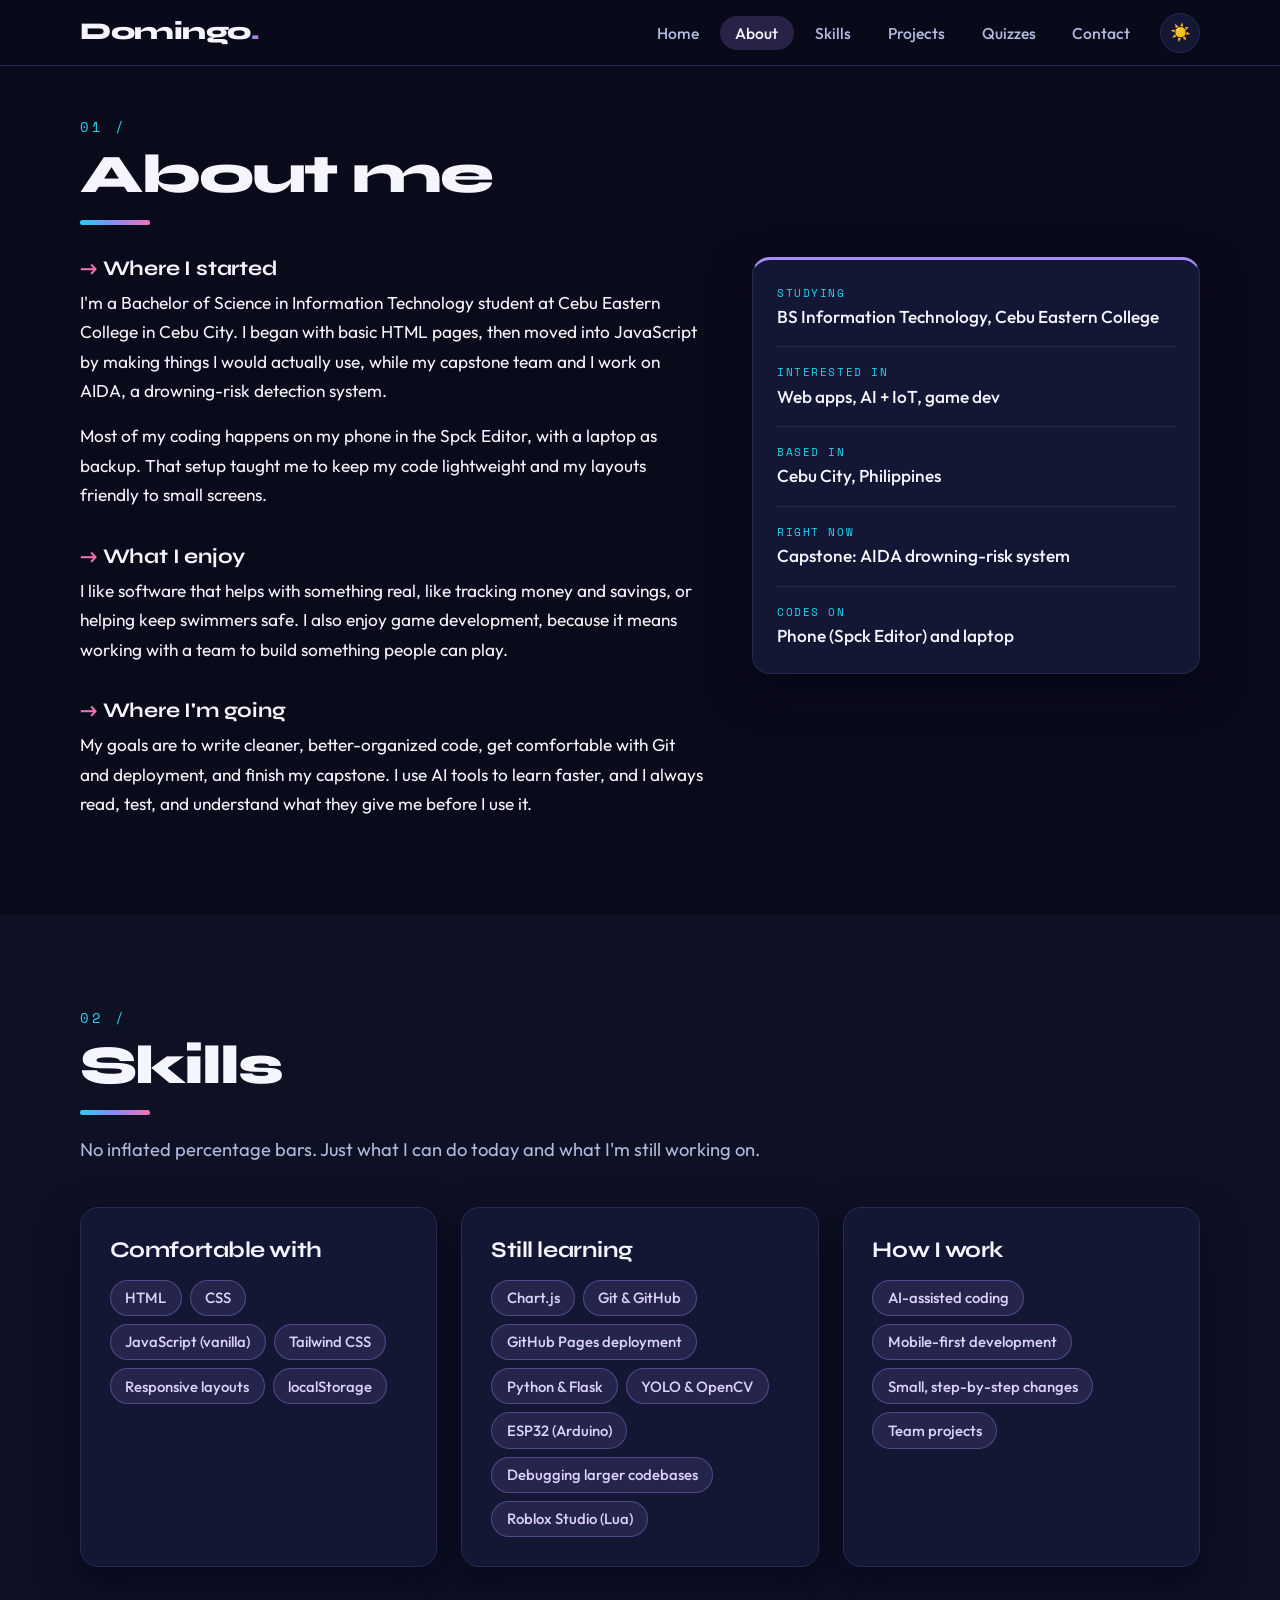
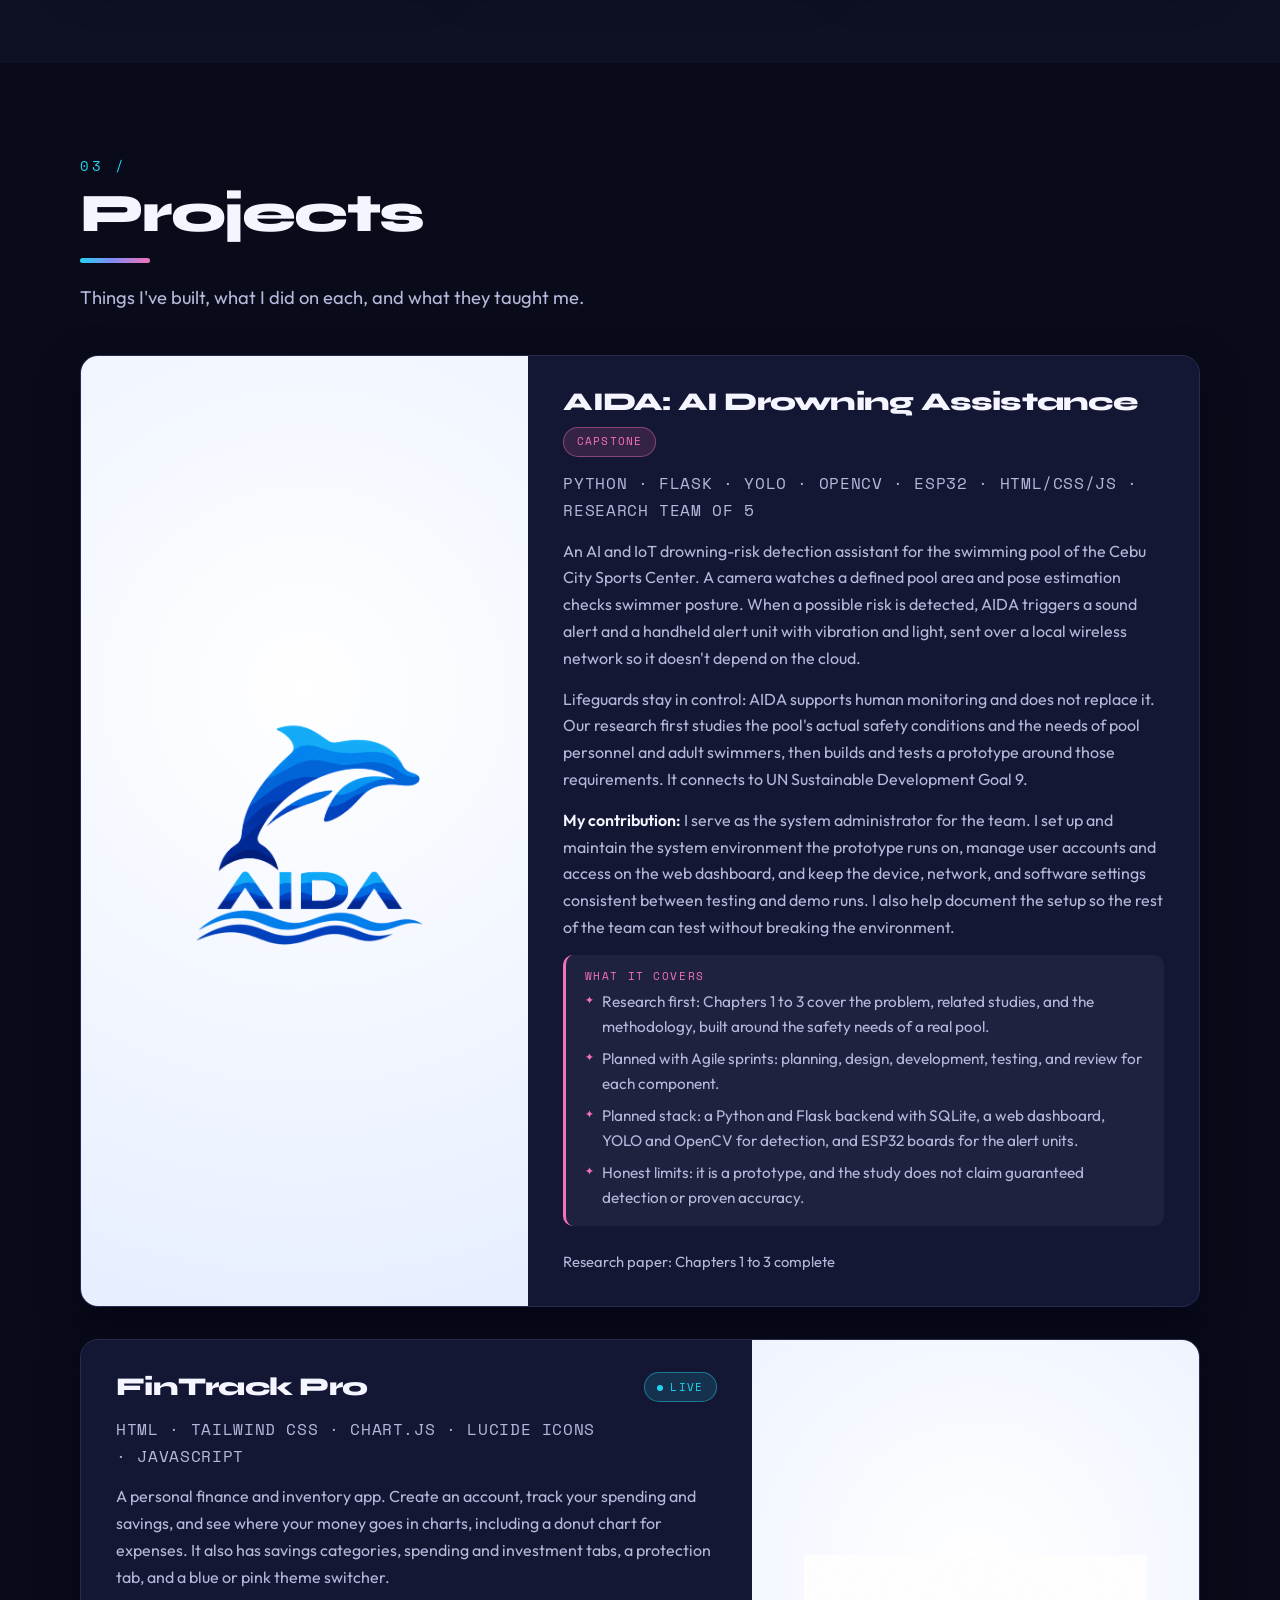
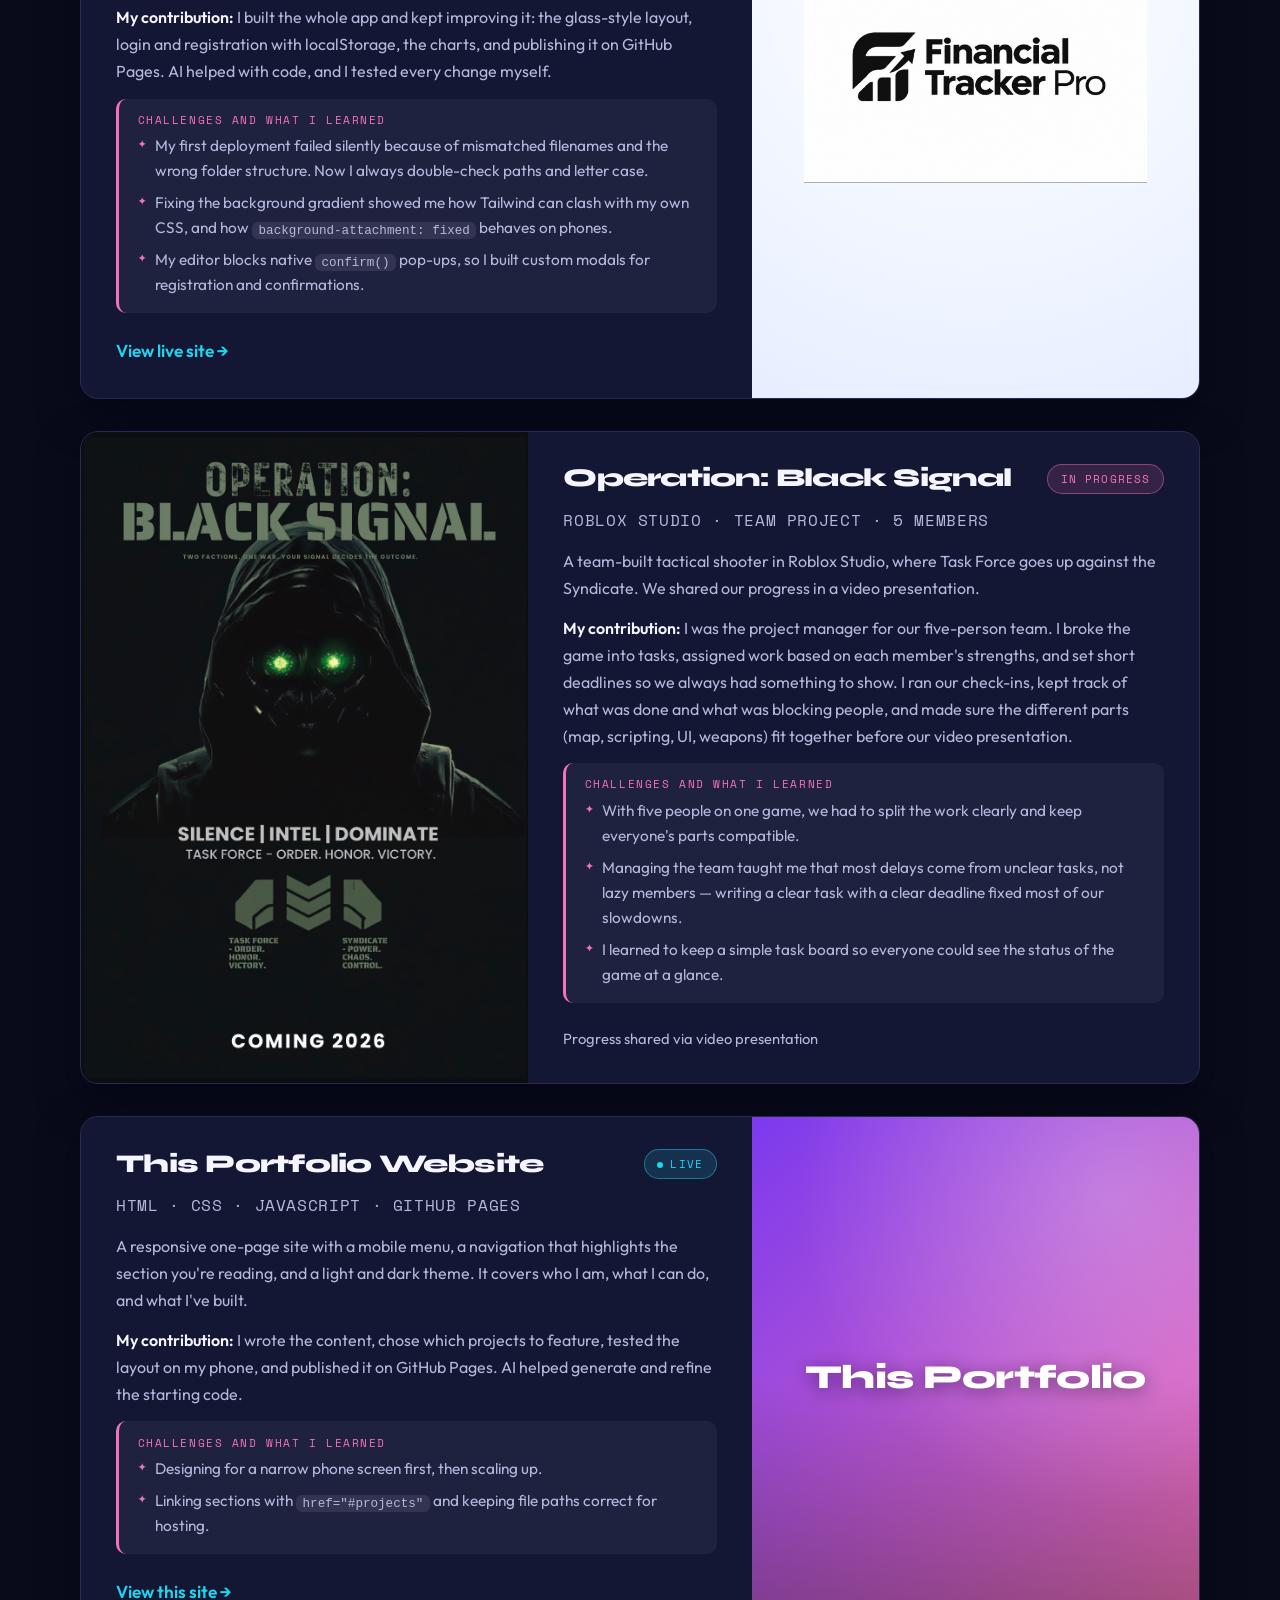
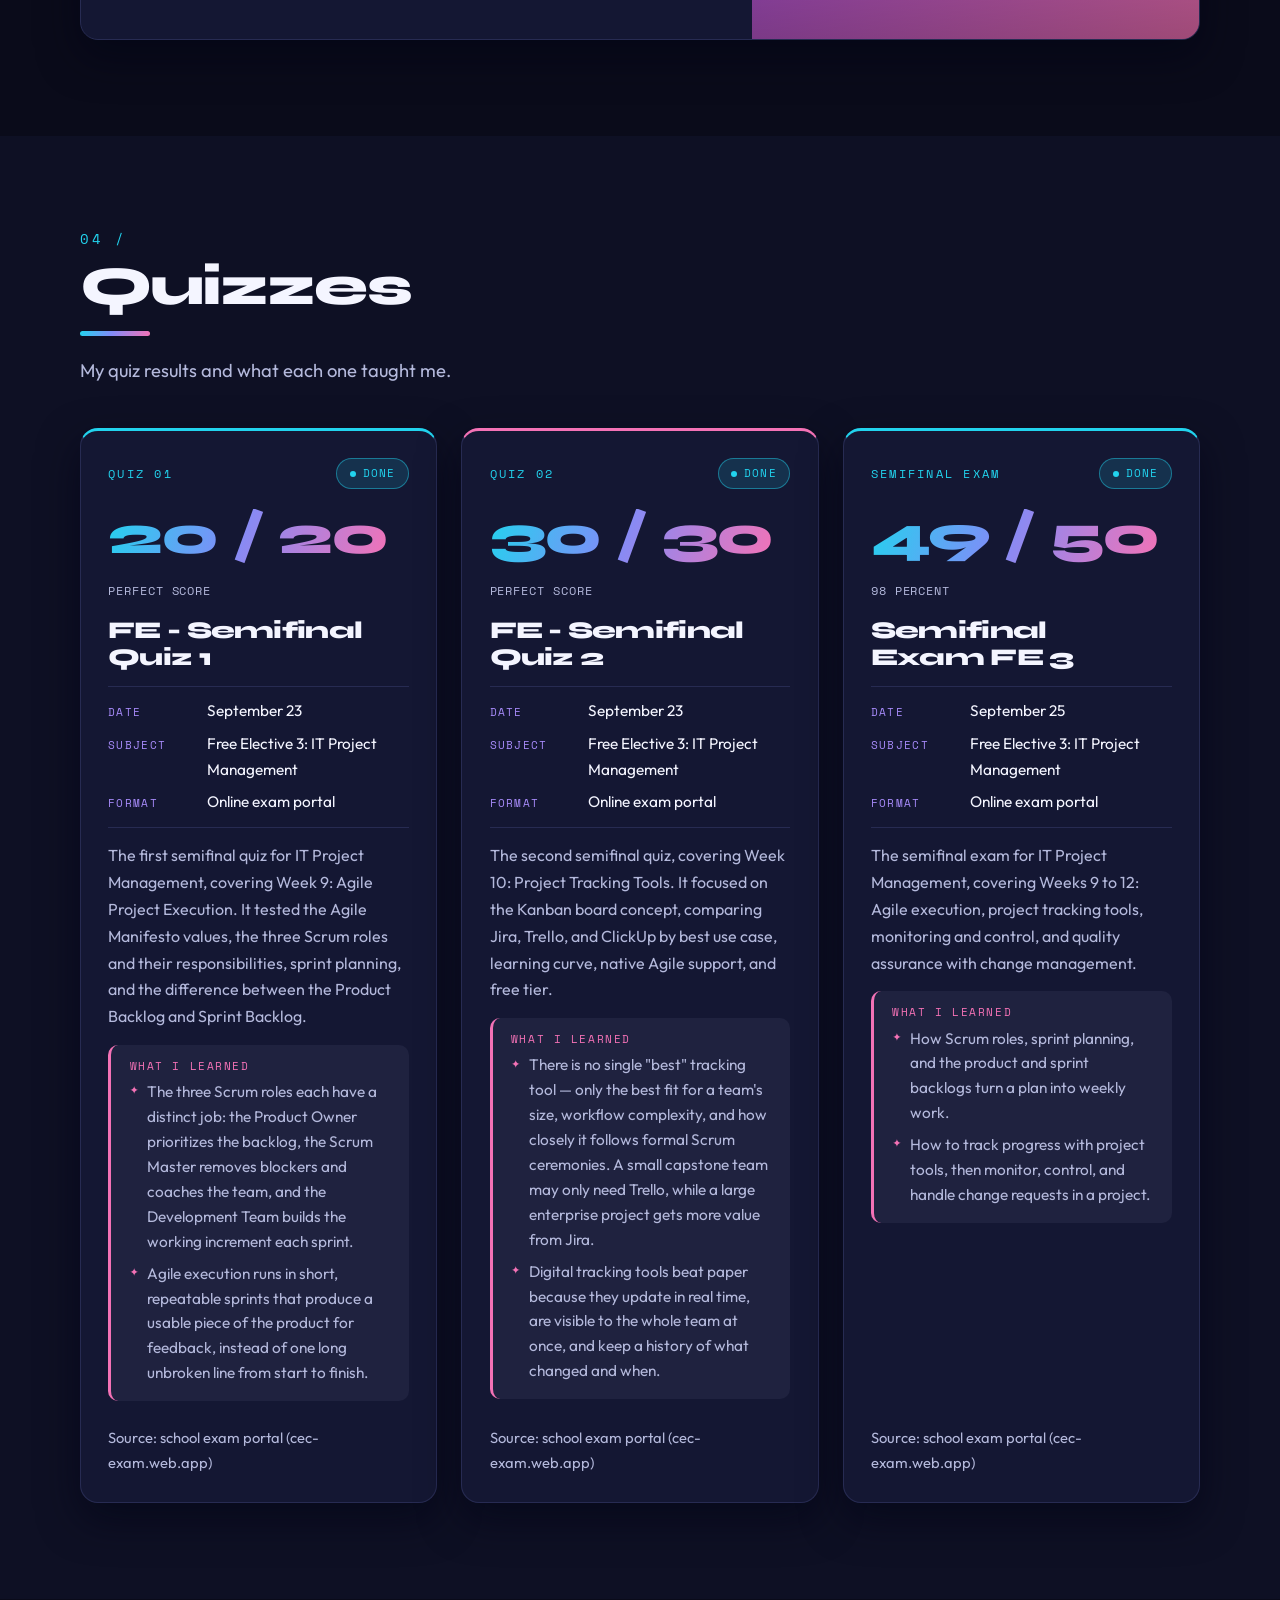
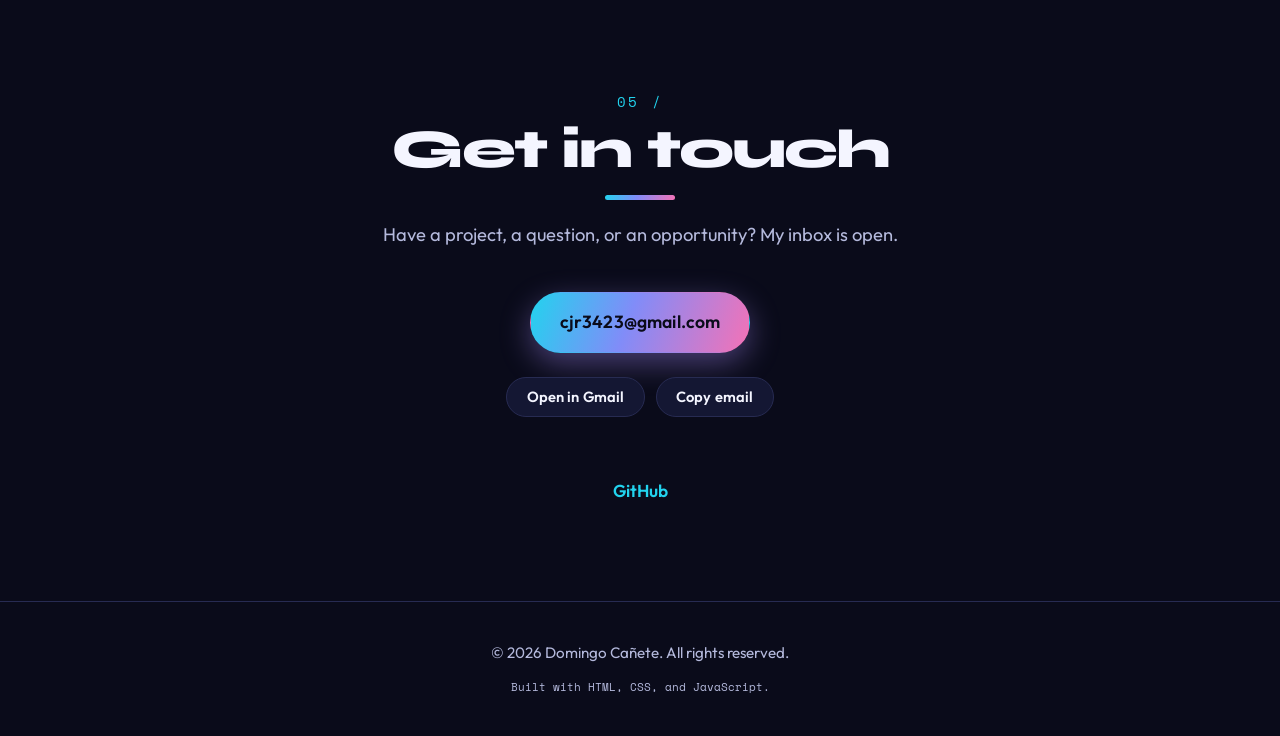
==== commit 508527d8: "Update portfolio link to new URL" ====
--- a/main.html
+++ b/main.html
@@ -203,7 +203,7 @@
                   <li>Linking sections with <code>href="#projects"</code> and keeping file paths correct for hosting.</li>
                 </ul>
               </div>
-              <a class="link" href="https://hatred258.github.io/portfolio/">View this site &rarr;</a>
+              <a class="link" href="https://hatred258.github.io/portfolio1/">View this site &rarr;</a>
             </div>
           </article>
         </div>
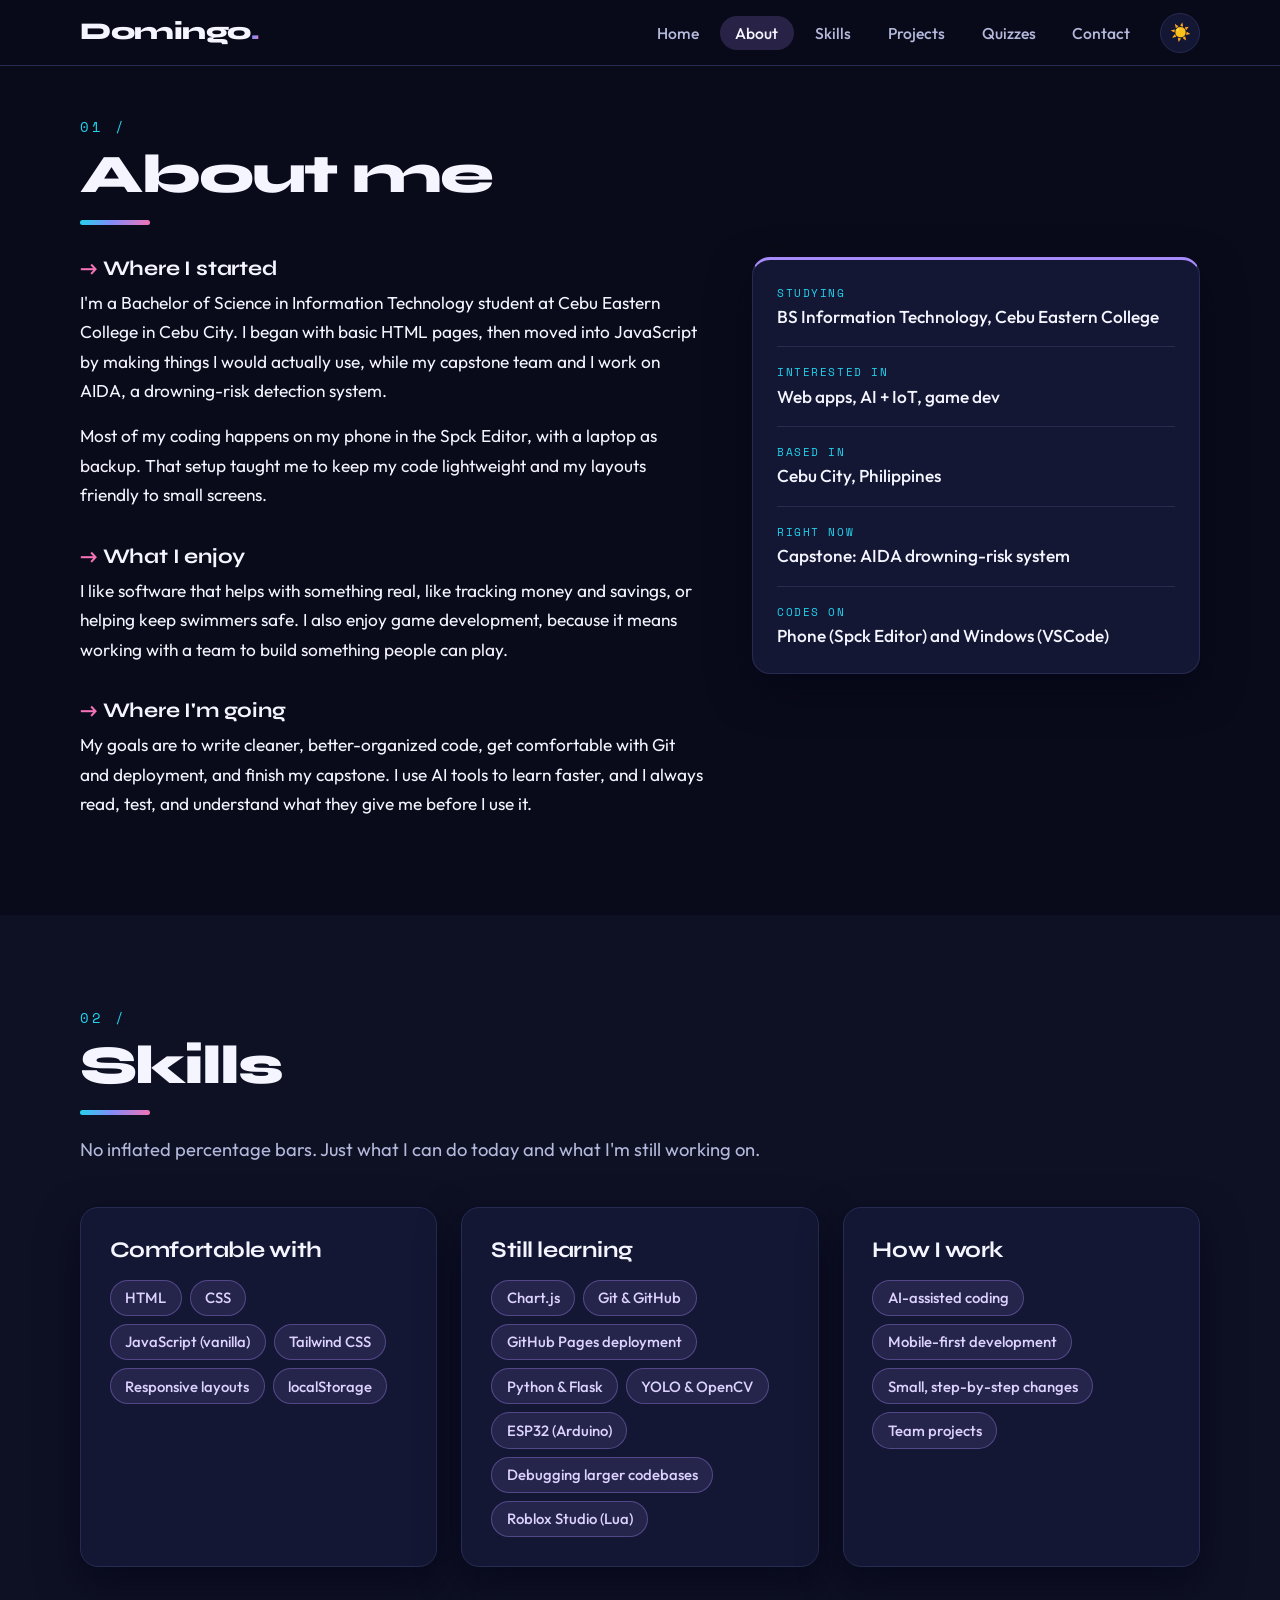
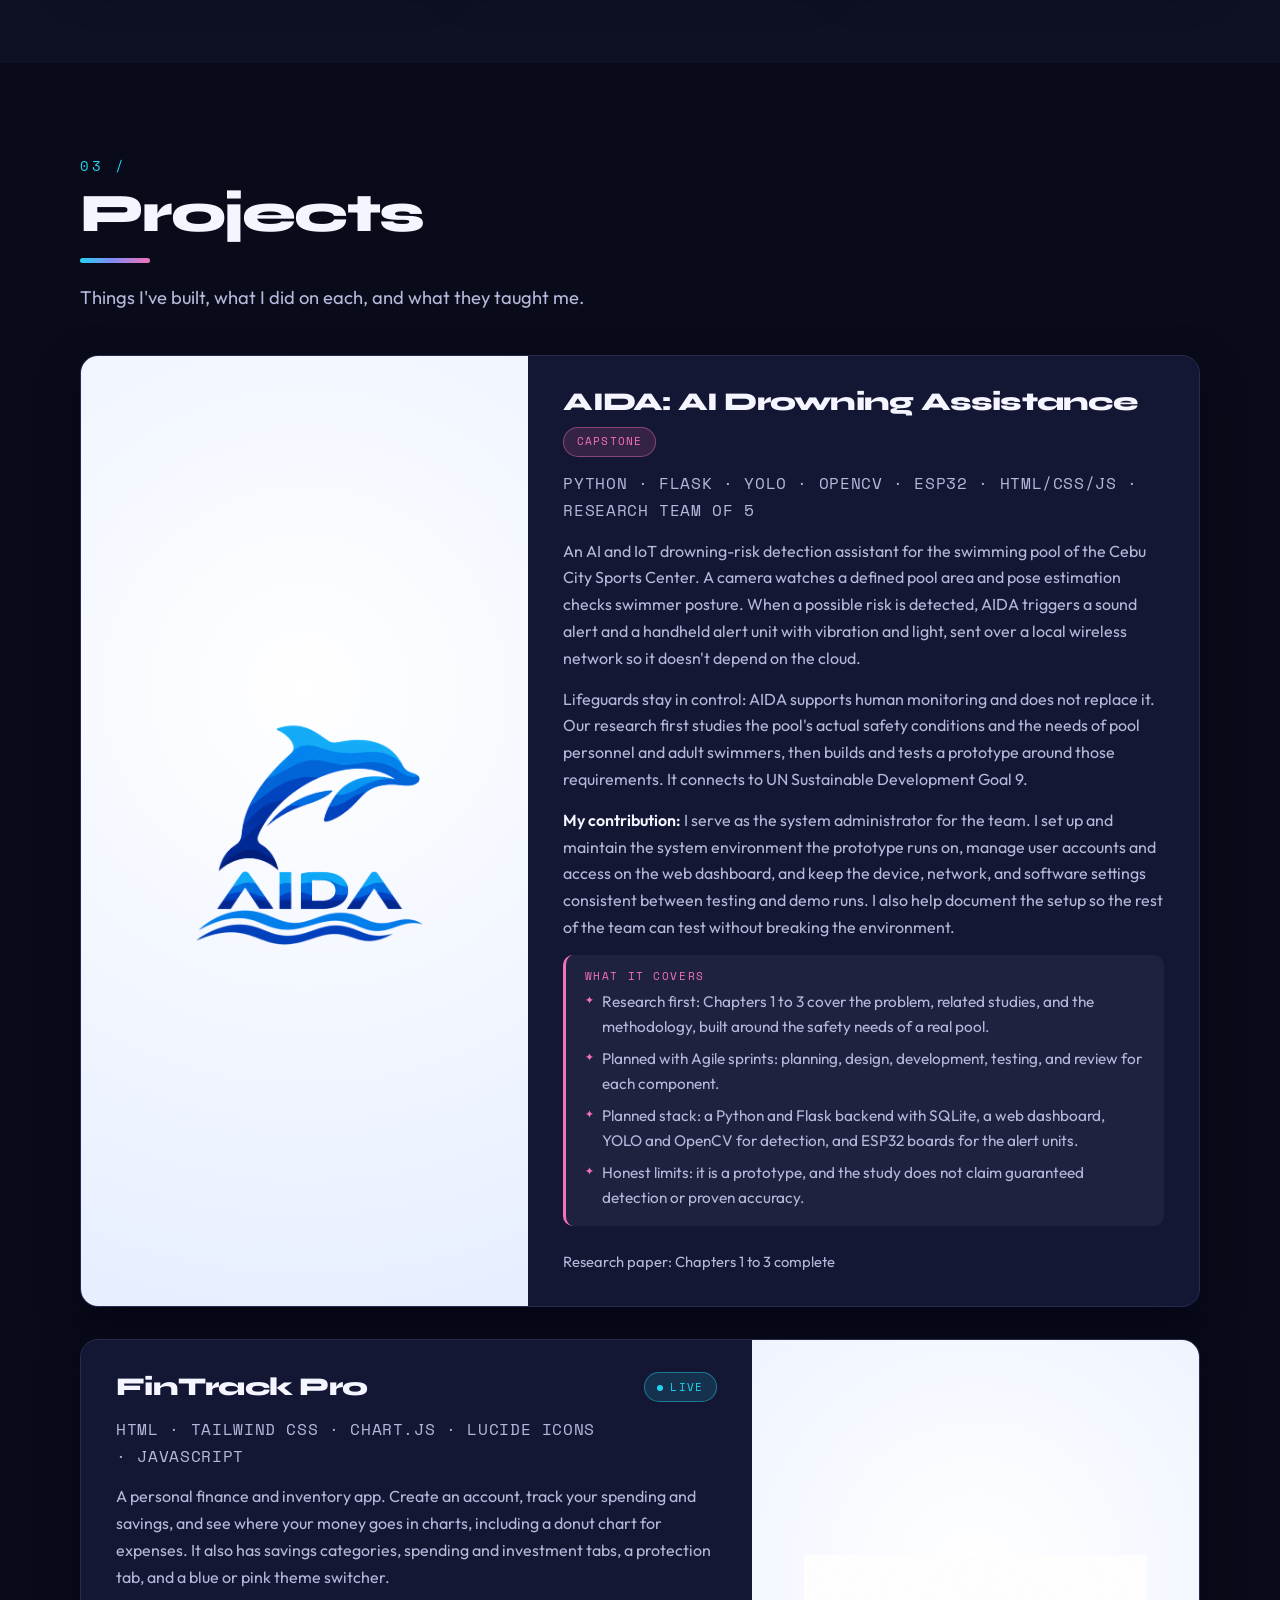
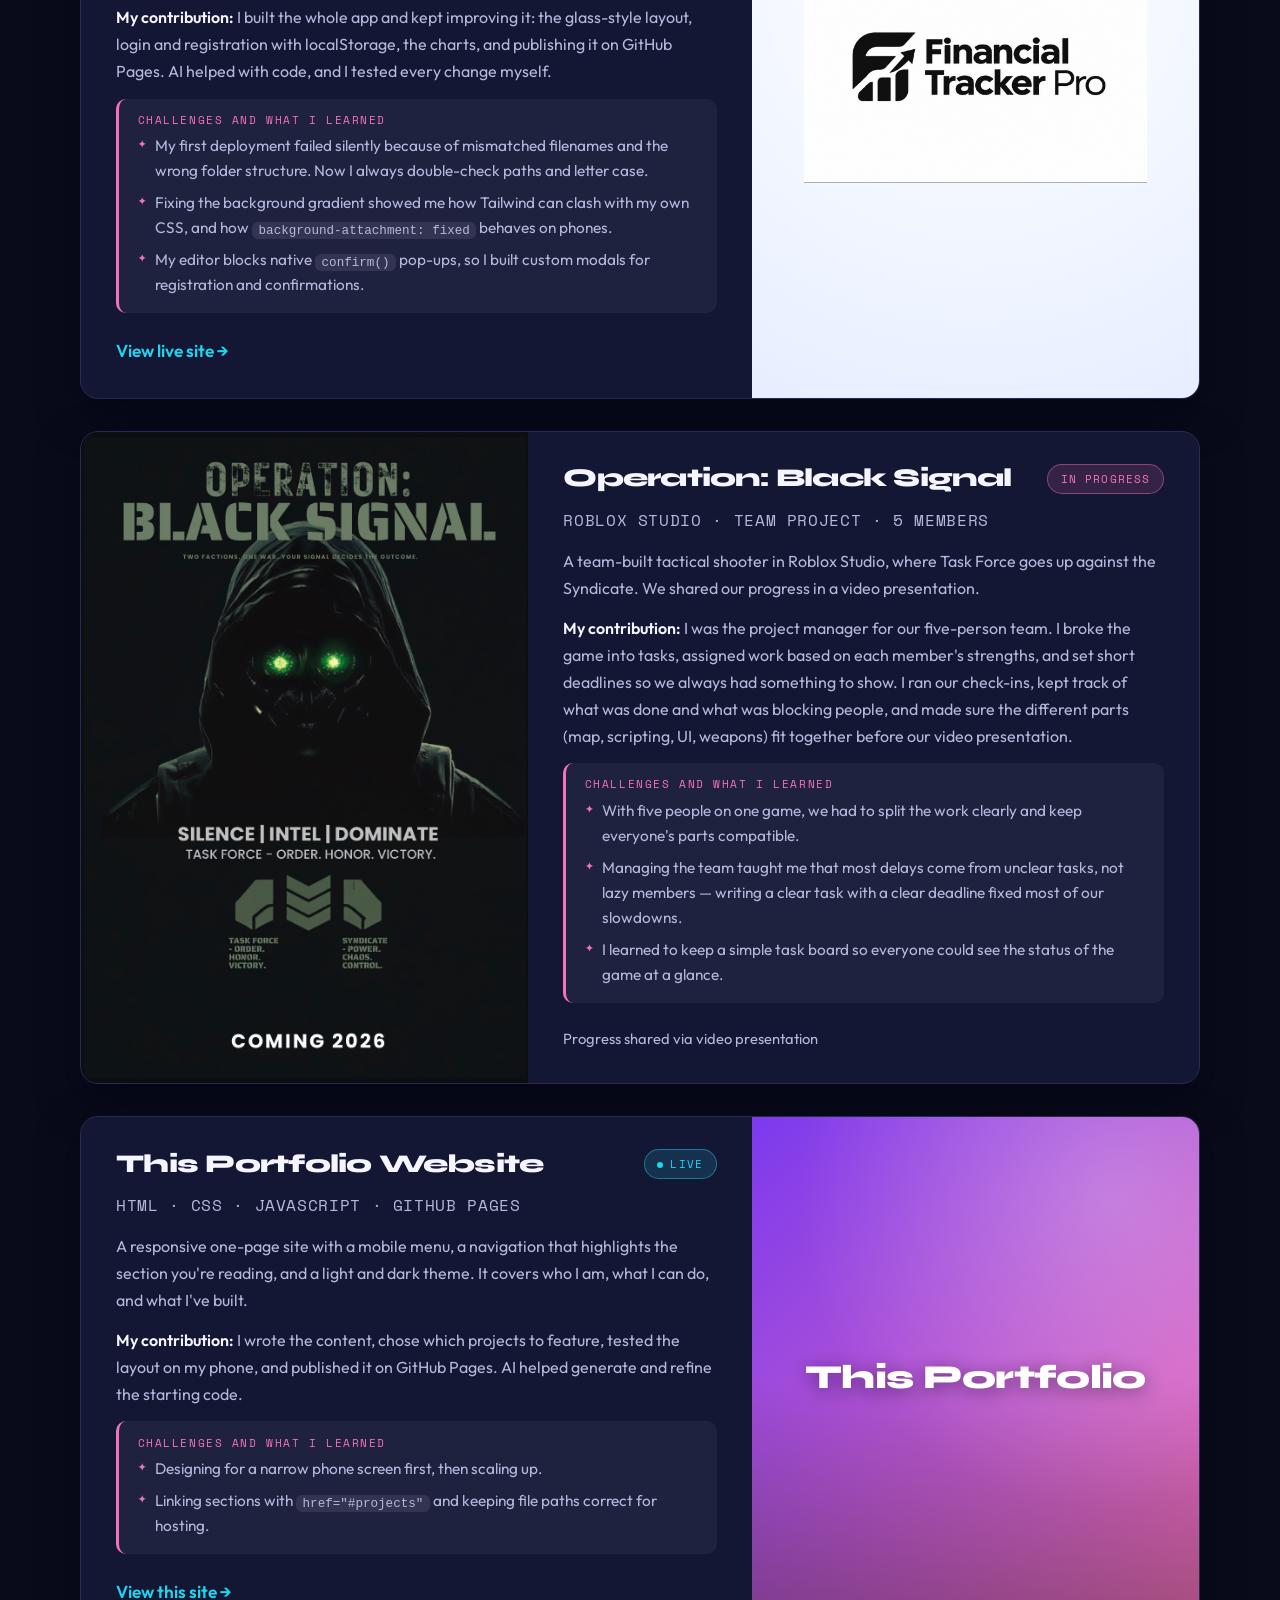
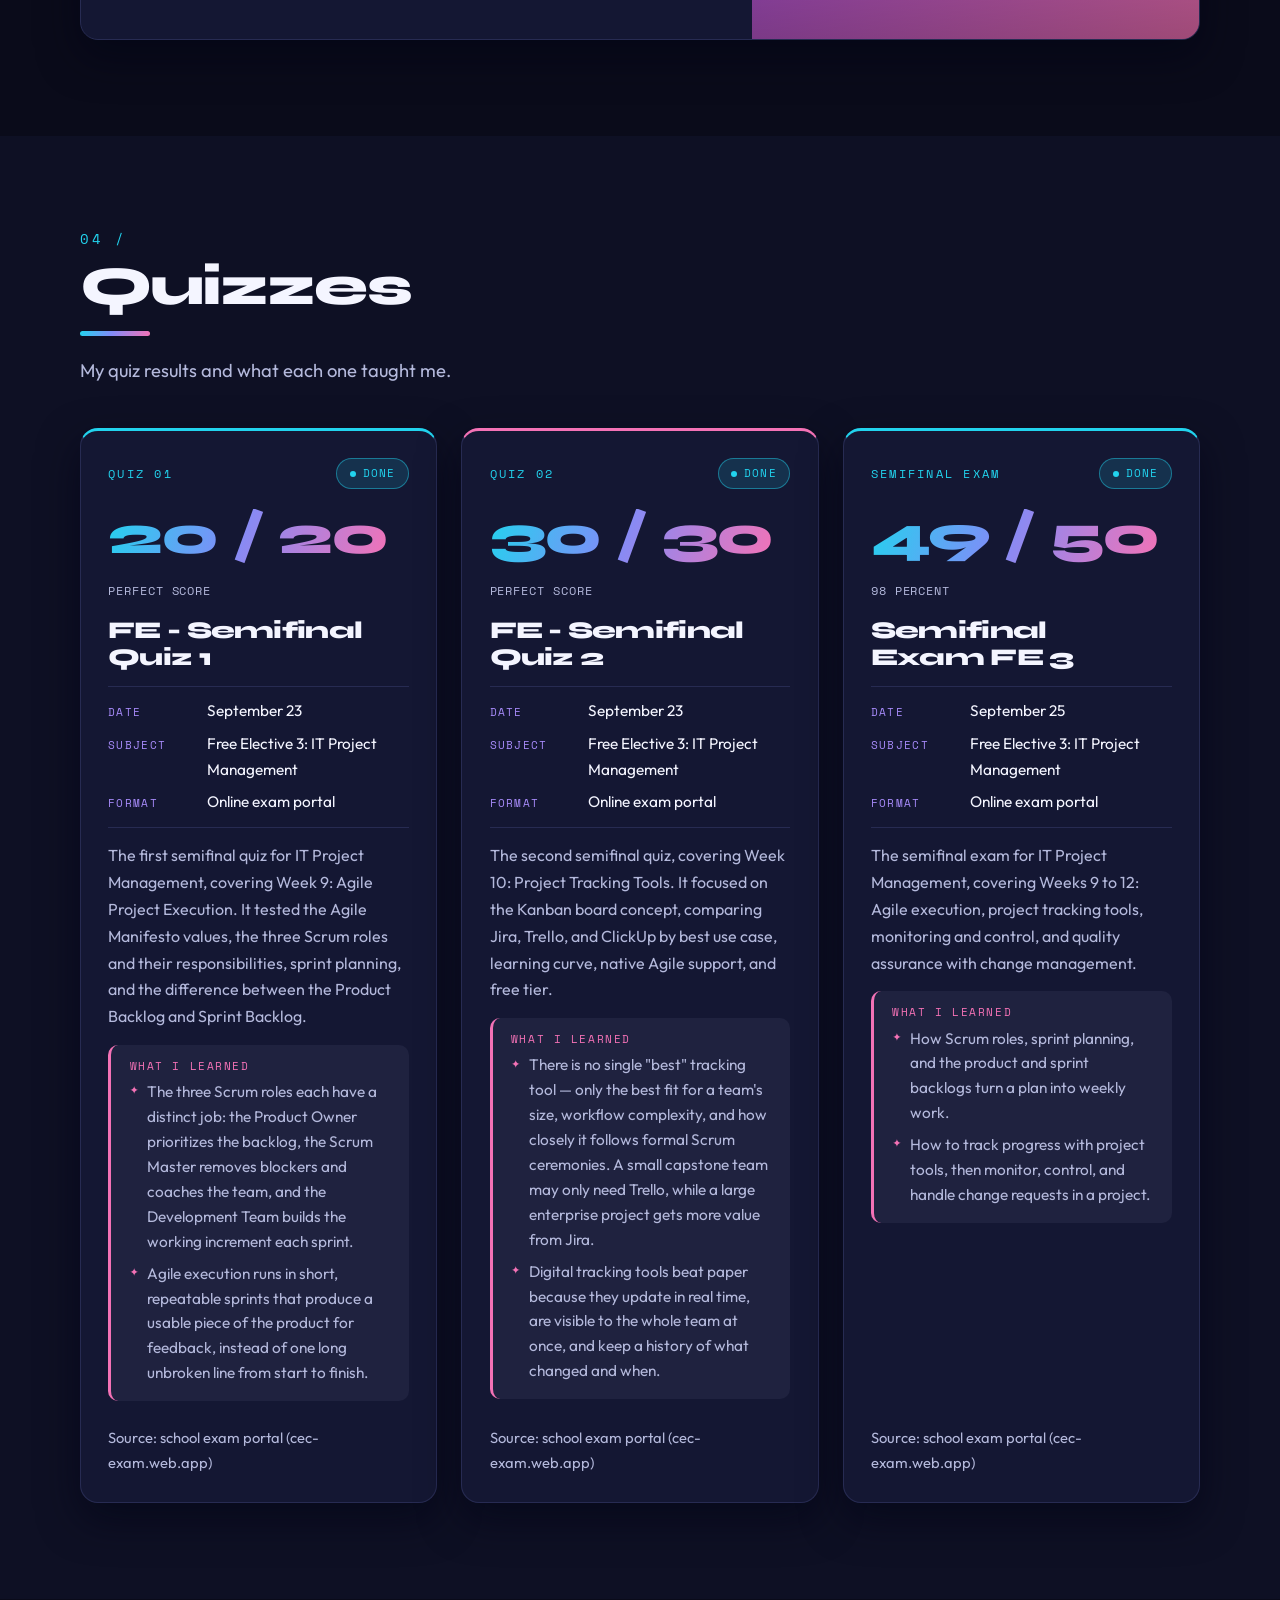
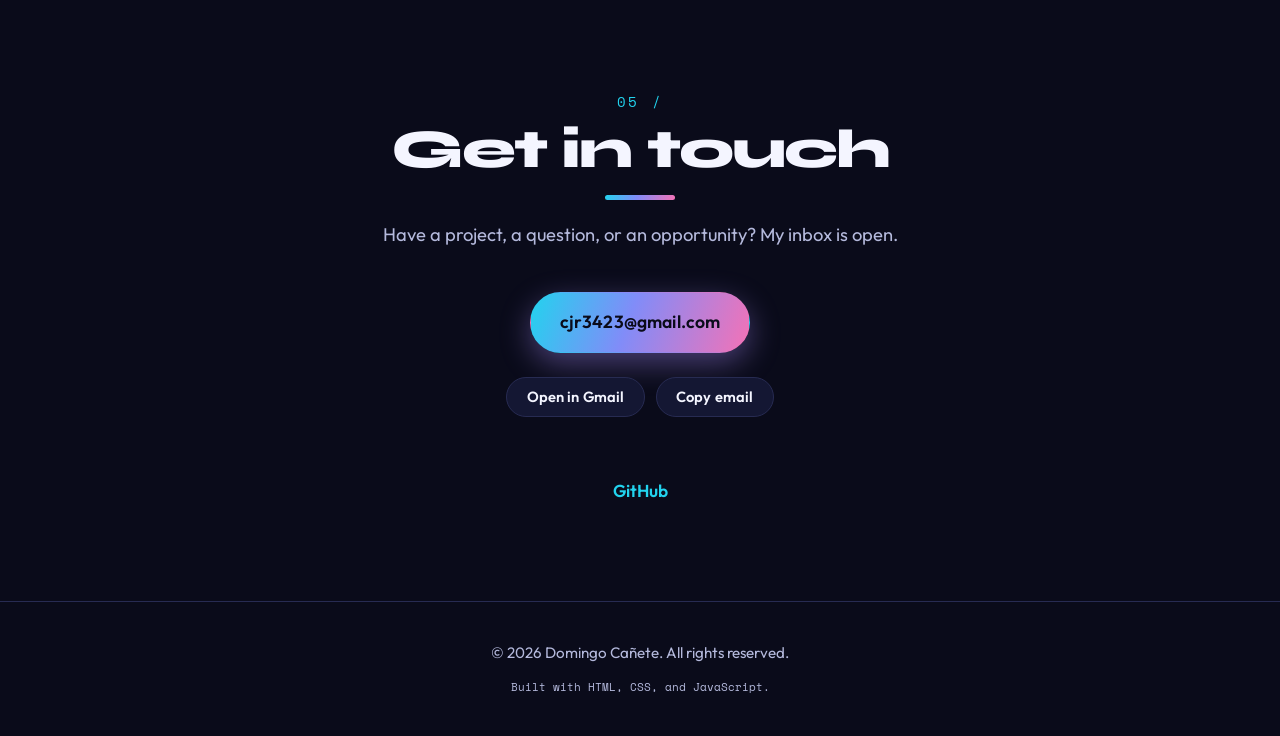
==== commit eca6b85b: "Update coding environment description in main.html" ====
--- a/main.html
+++ b/main.html
@@ -63,7 +63,7 @@
             <li><strong>Interested in</strong><span>Web apps, AI + IoT, game dev</span></li>
             <li><strong>Based in</strong><span>Cebu City, Philippines</span></li>
             <li><strong>Right now</strong><span>Capstone: AIDA drowning-risk system</span></li>
-            <li><strong>Codes on</strong><span>Phone (Spck Editor) and laptop</span></li>
+            <li><strong>Codes on</strong><span>Phone (Spck Editor) and Windows (VSCode)</span></li>
           </ul>
         </div>
       </div>
